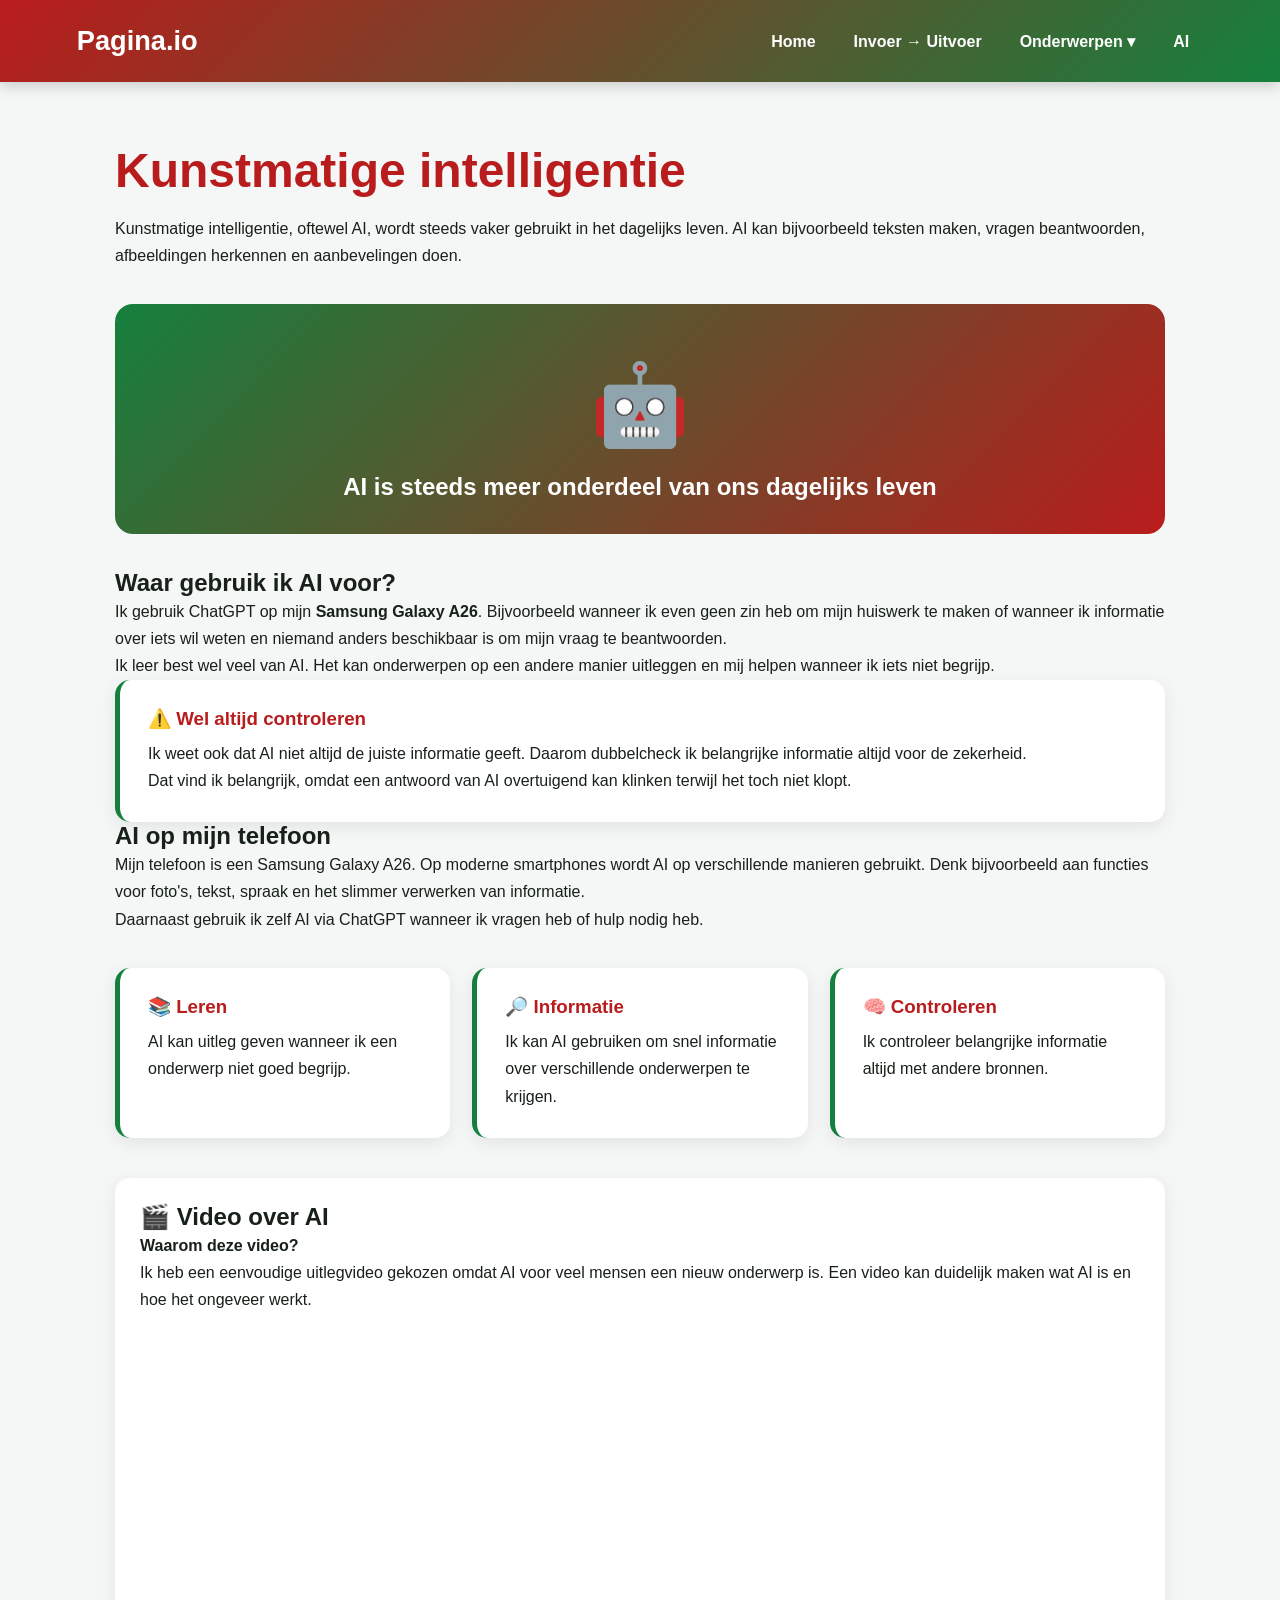
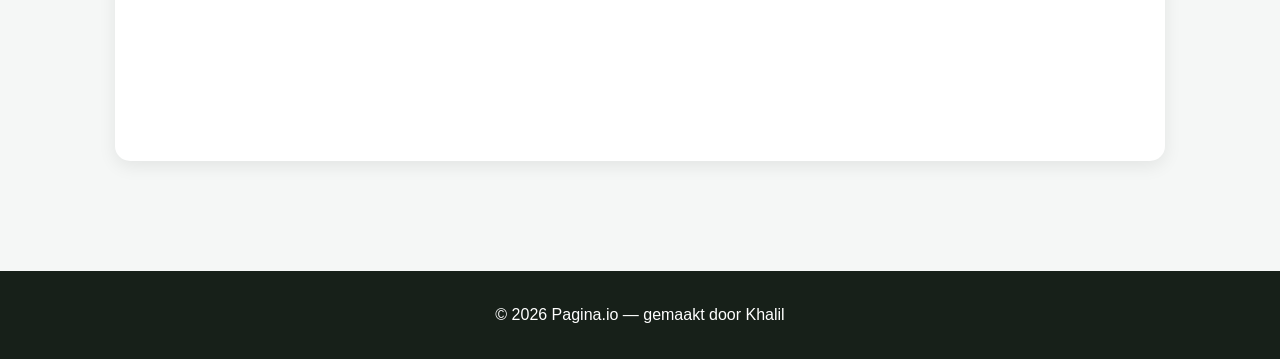
==== ai.html @ 5c620417 "Add AI-themed webpage structure in ai.html This file contains a complete HTML structure for an AI-th" ====
<!DOCTYPE html>
<html lang="nl">

<head>
    <meta charset="UTF-8">
    <meta name="viewport" content="width=device-width, initial-scale=1.0">
    <title>Pagina.io | AI</title>
    <link rel="stylesheet" href="style.css">
</head>

<body>

<header>
    <nav class="navbar">
        <a href="index.html" class="logo">Pagina.io</a>

        <ul class="nav-links">
            <li><a href="index.html">Home</a></li>
            <li><a href="ivo.html">Invoer → Uitvoer</a>

            <li class="dropdown">
                <button class="dropbtn">Onderwerpen ▾</button>
                <div class="dropdown-content">
                    <a href="binair.html">Binair stelsel</a>
                    <a href="kleurmodellen.html">Kleurmodellen</a>
                    <a href="compressie.html">Compressie</a>
                </div>
            </li>

            <li><a href="ai.html">AI</a></li>
        </ul>
    </nav>
</header>


<main class="container">

    <h1 class="page-title">Kunstmatige intelligentie</h1>

    <p>
        Kunstmatige intelligentie, oftewel AI, wordt steeds
        vaker gebruikt in het dagelijks leven. AI kan bijvoorbeeld
        teksten maken, vragen beantwoorden, afbeeldingen
        herkennen en aanbevelingen doen.
    </p>


    <div class="visual">
        <div>
            <div class="big-symbol">🤖</div>
            <h2>AI is steeds meer onderdeel van ons dagelijks leven</h2>
        </div>
    </div>


    <h2>Waar gebruik ik AI voor?</h2>

    <p>
        Ik gebruik ChatGPT op mijn <strong>Samsung Galaxy A26</strong>.
        Bijvoorbeeld wanneer ik even geen zin heb om mijn huiswerk
        te maken of wanneer ik informatie over iets wil weten en
        niemand anders beschikbaar is om mijn vraag te beantwoorden.
    </p>

    <p>
        Ik leer best wel veel van AI. Het kan onderwerpen op een
        andere manier uitleggen en mij helpen wanneer ik iets
        niet begrijp.
    </p>


    <div class="card">

        <h3>⚠️ Wel altijd controleren</h3>

        <p>
            Ik weet ook dat AI niet altijd de juiste informatie geeft.
            Daarom dubbelcheck ik belangrijke informatie altijd
            voor de zekerheid.
        </p>

        <p>
            Dat vind ik belangrijk, omdat een antwoord van AI
            overtuigend kan klinken terwijl het toch niet klopt.
        </p>

    </div>


    <h2>AI op mijn telefoon</h2>

    <p>
        Mijn telefoon is een Samsung Galaxy A26. Op moderne
        smartphones wordt AI op verschillende manieren gebruikt.
        Denk bijvoorbeeld aan functies voor foto's, tekst,
        spraak en het slimmer verwerken van informatie.
    </p>

    <p>
        Daarnaast gebruik ik zelf AI via ChatGPT wanneer ik
        vragen heb of hulp nodig heb.
    </p>


    <div class="cards">

        <div class="card">
            <h3>📚 Leren</h3>
            <p>
                AI kan uitleg geven wanneer ik een onderwerp
                niet goed begrijp.
            </p>
        </div>

        <div class="card">
            <h3>🔎 Informatie</h3>
            <p>
                Ik kan AI gebruiken om snel informatie over
                verschillende onderwerpen te krijgen.
            </p>
        </div>

        <div class="card">
            <h3>🧠 Controleren</h3>
            <p>
                Ik controleer belangrijke informatie altijd
                met andere bronnen.
            </p>
        </div>

    </div>


    <div class="video-box">

        <h2>🎬 Video over AI</h2>

        <p>
            <strong>Waarom deze video?</strong><br>
            Ik heb een eenvoudige uitlegvideo gekozen omdat AI
            voor veel mensen een nieuw onderwerp is. Een video
            kan duidelijk maken wat AI is en hoe het ongeveer
            werkt.
        </p>

        <iframe
            src="https://www.youtube.com/embed/VIDEO_ID_LATER"
            title="Uitleg kunstmatige intelligentie"
            allowfullscreen>
        </iframe>

    </div>

</main>


<footer>
    <p>© 2026 Pagina.io — gemaakt door Khalil</p>
</footer>

</body>
</html>
---- style.css ----
/* Algemene instellingen */
* {
    box-sizing: border-box;
    margin: 0;
    padding: 0;
}

body {
    font-family: Arial, Helvetica, sans-serif;
    background: #f5f7f6;
    color: #172019;
    line-height: 1.7;
}

/* ---------------- NAVIGATIE ---------------- */

header {
    background: linear-gradient(135deg, #b91c1c, #15803d);
    color: white;
    padding: 18px 6%;
    position: sticky;
    top: 0;
    z-index: 100;
    box-shadow: 0 3px 15px rgba(0,0,0,0.2);
}

.navbar {
    max-width: 1200px;
    margin: auto;
    display: flex;
    align-items: center;
    justify-content: space-between;
}

.logo {
    font-size: 1.7rem;
    font-weight: bold;
    text-decoration: none;
    color: white;
}

.nav-links {
    list-style: none;
    display: flex;
    gap: 10px;
    align-items: center;
}

.nav-links a,
.dropbtn {
    color: white;
    text-decoration: none;
    padding: 10px 14px;
    border-radius: 8px;
    transition: 0.25s;
    font-weight: bold;
    background: none;
    border: none;
    font-size: 1rem;
    cursor: pointer;
}

.nav-links a:hover,
.dropbtn:hover {
    background: rgba(255,255,255,0.2);
    transform: translateY(-2px);
}

/* Dropdownmenu */
.dropdown {
    position: relative;
}

.dropdown-content {
    display: none;
    position: absolute;
    right: 0;
    top: 45px;
    background: white;
    min-width: 210px;
    border-radius: 10px;
    overflow: hidden;
    box-shadow: 0 8px 25px rgba(0,0,0,0.2);
}

.dropdown-content a {
    color: #172019;
    display: block;
    padding: 12px 16px;
}

.dropdown-content a:hover {
    background: #eaf7ee;
    color: #15803d;
}

.dropdown:hover .dropdown-content {
    display: block;
}

/* ---------------- PAGINA-INHOUD ---------------- */

.container {
    max-width: 1100px;
    margin: auto;
    padding: 60px 25px;
}

.hero {
    min-height: 65vh;
    display: flex;
    align-items: center;
    justify-content: center;
    text-align: center;
    background:
        linear-gradient(rgba(10,20,15,0.65), rgba(10,20,15,0.65)),
        linear-gradient(135deg, #b91c1c, #15803d);
    color: white;
    padding: 80px 20px;
}

.hero-content {
    max-width: 800px;
}

.hero h1 {
    font-size: clamp(3rem, 8vw, 6rem);
    margin-bottom: 15px;
}

.hero p {
    font-size: 1.25rem;
}

.badge {
    display: inline-block;
    background: white;
    color: #b91c1c;
    padding: 7px 15px;
    border-radius: 30px;
    font-weight: bold;
    margin-bottom: 20px;
}

/* Titels */
h1, h2, h3 {
    line-height: 1.2;
}

.page-title {
    font-size: 3rem;
    margin-bottom: 15px;
    color: #b91c1c;
}

.green-title {
    color: #15803d;
}

/* Kaarten */
.cards {
    display: grid;
    grid-template-columns: repeat(auto-fit, minmax(230px, 1fr));
    gap: 22px;
    margin-top: 35px;
}

.card {
    background: white;
    padding: 28px;
    border-radius: 15px;
    border-left: 5px solid #15803d;
    box-shadow: 0 5px 18px rgba(0,0,0,0.08);
    transition: 0.25s;
}

.card:hover {
    transform: translateY(-7px);
    box-shadow: 0 12px 25px rgba(0,0,0,0.13);
}

.card h3 {
    color: #b91c1c;
    margin-bottom: 10px;
}

/* Grote visuele blokken */
.visual {
    margin: 35px 0;
    min-height: 230px;
    border-radius: 18px;
    display: flex;
    justify-content: center;
    align-items: center;
    background: linear-gradient(135deg, #15803d, #b91c1c);
    color: white;
    text-align: center;
    padding: 30px;
}

.visual .big-symbol {
    font-size: 5rem;
    font-weight: bold;
}

/* Stappen */
.steps {
    display: grid;
    grid-template-columns: repeat(3, 1fr);
    gap: 20px;
    margin: 30px 0;
}

.step {
    background: white;
    padding: 25px;
    text-align: center;
    border-radius: 15px;
    box-shadow: 0 5px 15px rgba(0,0,0,0.08);
}

.step-number {
    width: 45px;
    height: 45px;
    background: #15803d;
    color: white;
    display: flex;
    align-items: center;
    justify-content: center;
    border-radius: 50%;
    margin: 0 auto 15px;
    font-weight: bold;
}

/* Knoppen */
.button {
    display: inline-block;
    margin-top: 20px;
    padding: 13px 22px;
    border-radius: 8px;
    background: #b91c1c;
    color: white;
    text-decoration: none;
    font-weight: bold;
    transition: 0.25s;
}

.button:hover {
    background: #15803d;
    transform: scale(1.04);
}

/* Video */
.video-box {
    margin-top: 40px;
    background: white;
    padding: 25px;
    border-radius: 15px;
    box-shadow: 0 5px 18px rgba(0,0,0,0.08);
}

.video-box iframe {
    width: 100%;
    height: 400px;
    border: none;
    border-radius: 10px;
    margin-top: 15px;
}

/* Tabellen */
table {
    width: 100%;
    border-collapse: collapse;
    background: white;
    margin: 25px 0;
}

th {
    background: #15803d;
    color: white;
}

th, td {
    padding: 13px;
    border: 1px solid #ddd;
    text-align: left;
}

/* Footer */
footer {
    background: #172019;
    color: white;
    text-align: center;
    padding: 30px;
    margin-top: 50px;
}

/* ---------------- MOBIEL ---------------- */

@media (max-width: 750px) {

    .navbar {
        flex-direction: column;
        gap: 15px;
    }

    .nav-links {
        flex-wrap: wrap;
        justify-content: center;
    }

    .steps {
        grid-template-columns: 1fr;
    }

    .hero {
        min-height: 55vh;
    }

    .video-box iframe {
        height: 250px;
    }

    .page-title {
        font-size: 2.2rem;
    }
}
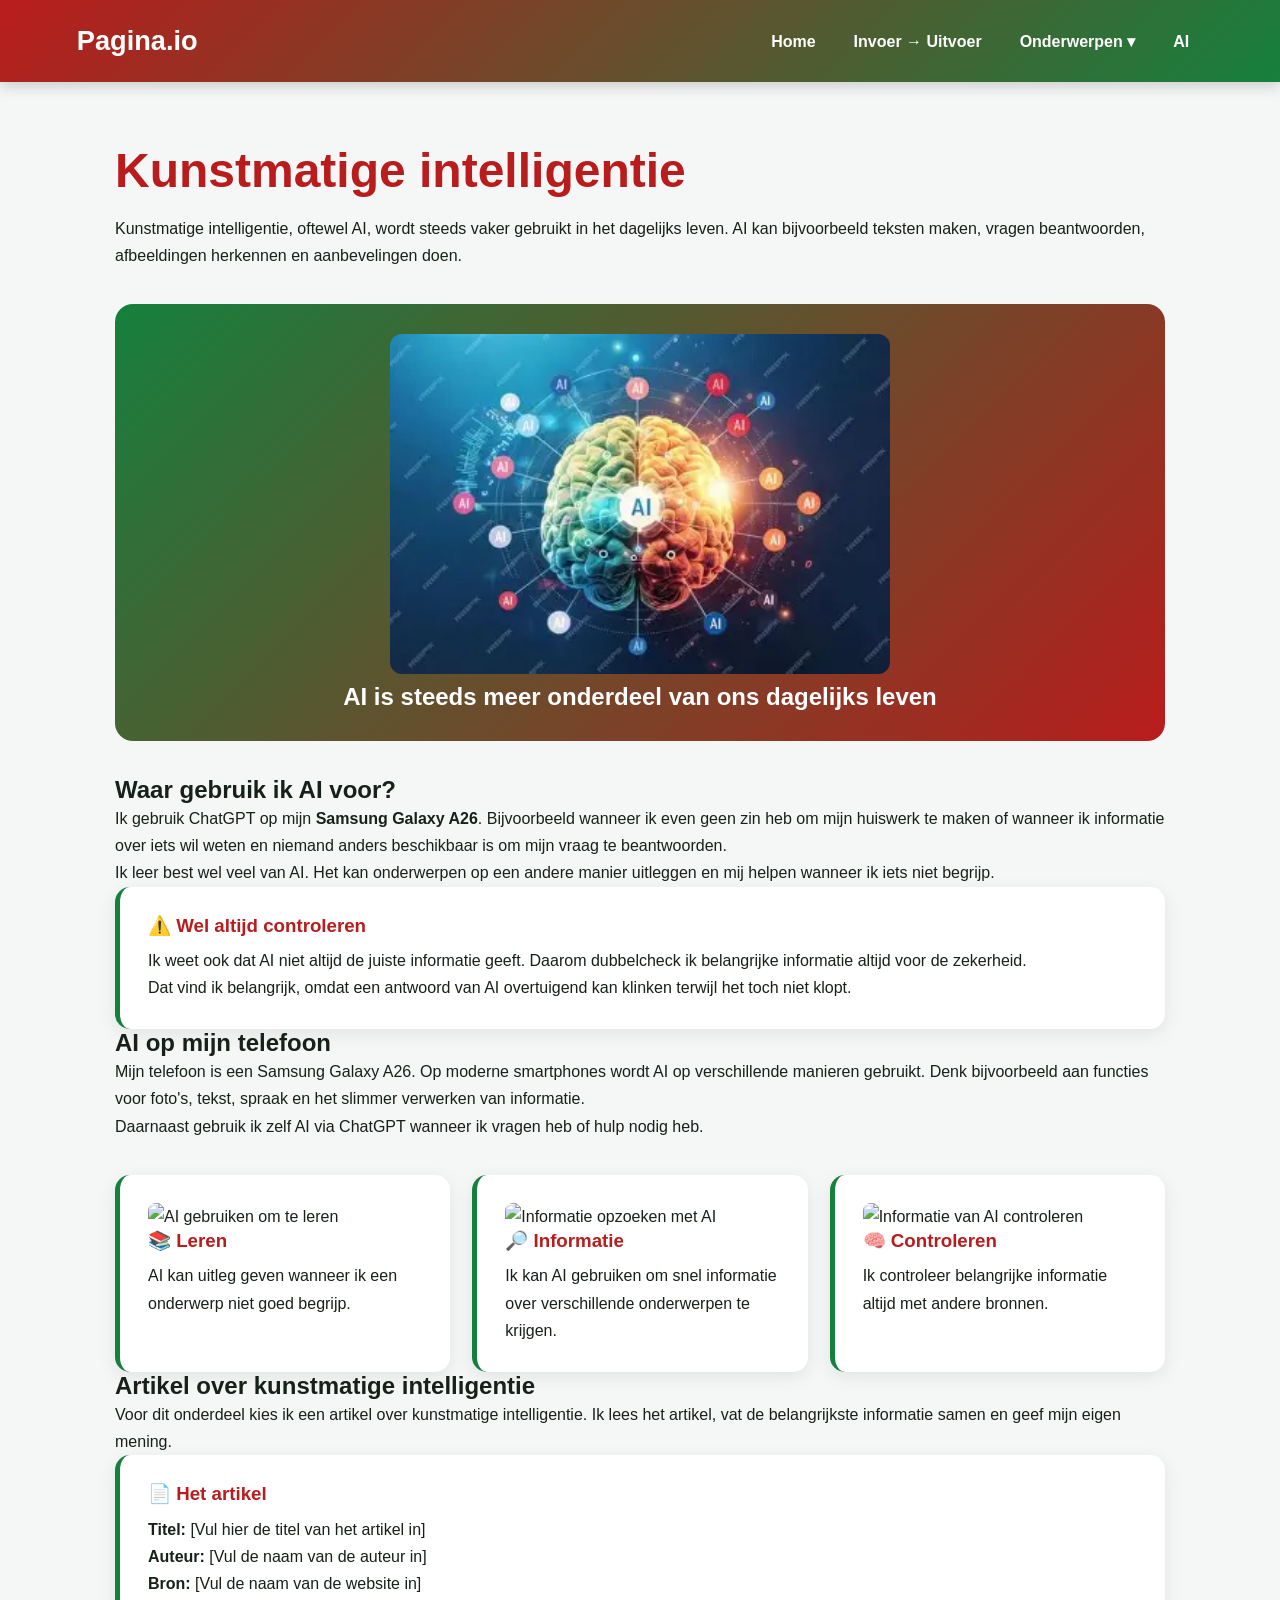
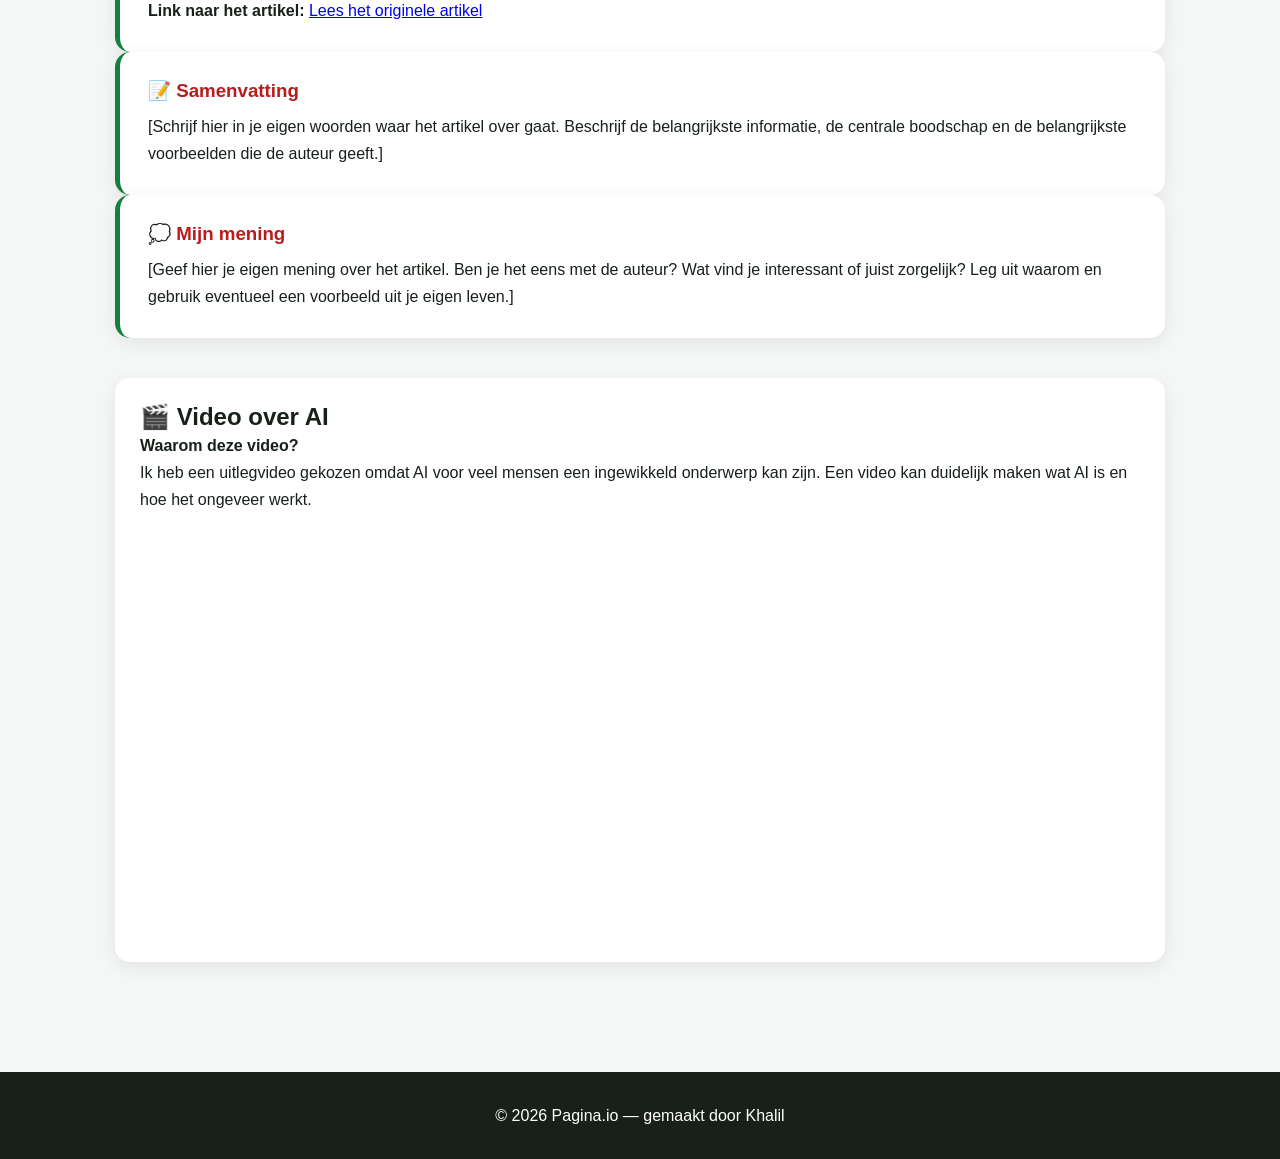
==== commit ad606124: "Update ai.html" ====
--- a/ai.html
+++ b/ai.html
@@ -16,7 +16,7 @@
 
         <ul class="nav-links">
             <li><a href="index.html">Home</a></li>
-            <li><a href="ivo.html">Invoer → Uitvoer</a>
+            <li><a href="ivo.html">Invoer → Uitvoer</a></li>
 
             <li class="dropdown">
                 <button class="dropbtn">Onderwerpen ▾</button>
@@ -32,7 +32,6 @@
     </nav>
 </header>
 
-
 <main class="container">
 
     <h1 class="page-title">Kunstmatige intelligentie</h1>
@@ -44,19 +43,21 @@
         herkennen en aanbevelingen doen.
     </p>
 
-
     <div class="visual">
         <div>
-            <div class="big-symbol">🤖</div>
+            <img src="images/ai.jpg"
+                 alt="Kunstmatige intelligentie"
+                 style="width:100%; max-width:500px; border-radius:12px;">
+
             <h2>AI is steeds meer onderdeel van ons dagelijks leven</h2>
         </div>
     </div>
 
-
     <h2>Waar gebruik ik AI voor?</h2>
 
     <p>
-        Ik gebruik ChatGPT op mijn <strong>Samsung Galaxy A26</strong>.
+        Ik gebruik ChatGPT op mijn
+        <strong>Samsung Galaxy A26</strong>.
         Bijvoorbeeld wanneer ik even geen zin heb om mijn huiswerk
         te maken of wanneer ik informatie over iets wil weten en
         niemand anders beschikbaar is om mijn vraag te beantwoorden.
@@ -68,7 +69,6 @@
         niet begrijp.
     </p>
 
-
     <div class="card">
 
         <h3>⚠️ Wel altijd controleren</h3>
@@ -85,7 +85,6 @@
         </p>
 
     </div>
-
 
     <h2>AI op mijn telefoon</h2>
 
@@ -101,10 +100,13 @@
         vragen heb of hulp nodig heb.
     </p>
 
-
     <div class="cards">
 
         <div class="card">
+            <img src="images/ai-leren.jpg"
+                 alt="AI gebruiken om te leren"
+                 style="width:100%; height:180px; object-fit:cover; border-radius:8px;">
+
             <h3>📚 Leren</h3>
             <p>
                 AI kan uitleg geven wanneer ik een onderwerp
@@ -113,6 +115,10 @@
         </div>
 
         <div class="card">
+            <img src="images/ai-informatie.jpg"
+                 alt="Informatie opzoeken met AI"
+                 style="width:100%; height:180px; object-fit:cover; border-radius:8px;">
+
             <h3>🔎 Informatie</h3>
             <p>
                 Ik kan AI gebruiken om snel informatie over
@@ -121,6 +127,10 @@
         </div>
 
         <div class="card">
+            <img src="images/ai-controleren.jpg"
+                 alt="Informatie van AI controleren"
+                 style="width:100%; height:180px; object-fit:cover; border-radius:8px;">
+
             <h3>🧠 Controleren</h3>
             <p>
                 Ik controleer belangrijke informatie altijd
@@ -130,6 +140,67 @@
 
     </div>
 
+    <!-- ARTIKEL OVER AI -->
+
+    <h2>Artikel over kunstmatige intelligentie</h2>
+
+    <p>
+        Voor dit onderdeel kies ik een artikel over kunstmatige
+        intelligentie. Ik lees het artikel, vat de belangrijkste
+        informatie samen en geef mijn eigen mening.
+    </p>
+
+    <div class="card">
+
+        <h3>📄 Het artikel</h3>
+
+        <p>
+            <strong>Titel:</strong> [Vul hier de titel van het artikel in]
+        </p>
+
+        <p>
+            <strong>Auteur:</strong> [Vul de naam van de auteur in]
+        </p>
+
+        <p>
+            <strong>Bron:</strong> [Vul de naam van de website in]
+        </p>
+
+        <p>
+            <strong>Link naar het artikel:</strong>
+            <a href="[PLAK HIER DE ARTIKEL-LINK]"
+               target="_blank" rel="noopener noreferrer">
+                Lees het originele artikel
+            </a>
+        </p>
+
+    </div>
+
+    <div class="card">
+
+        <h3>📝 Samenvatting</h3>
+
+        <p>
+            [Schrijf hier in je eigen woorden waar het artikel
+            over gaat. Beschrijf de belangrijkste informatie,
+            de centrale boodschap en de belangrijkste voorbeelden
+            die de auteur geeft.]
+        </p>
+
+    </div>
+
+    <div class="card">
+
+        <h3>💭 Mijn mening</h3>
+
+        <p>
+            [Geef hier je eigen mening over het artikel.
+            Ben je het eens met de auteur? Wat vind je interessant
+            of juist zorgelijk? Leg uit waarom en gebruik eventueel
+            een voorbeeld uit je eigen leven.]
+        </p>
+
+    </div>
 
     <div class="video-box">
 
@@ -137,10 +208,9 @@
 
         <p>
             <strong>Waarom deze video?</strong><br>
-            Ik heb een eenvoudige uitlegvideo gekozen omdat AI
-            voor veel mensen een nieuw onderwerp is. Een video
-            kan duidelijk maken wat AI is en hoe het ongeveer
-            werkt.
+            Ik heb een uitlegvideo gekozen omdat AI voor veel
+            mensen een ingewikkeld onderwerp kan zijn. Een video
+            kan duidelijk maken wat AI is en hoe het ongeveer werkt.
         </p>
 
         <iframe
@@ -153,7 +223,6 @@
 
 </main>
 
-
 <footer>
     <p>© 2026 Pagina.io — gemaakt door Khalil</p>
 </footer>
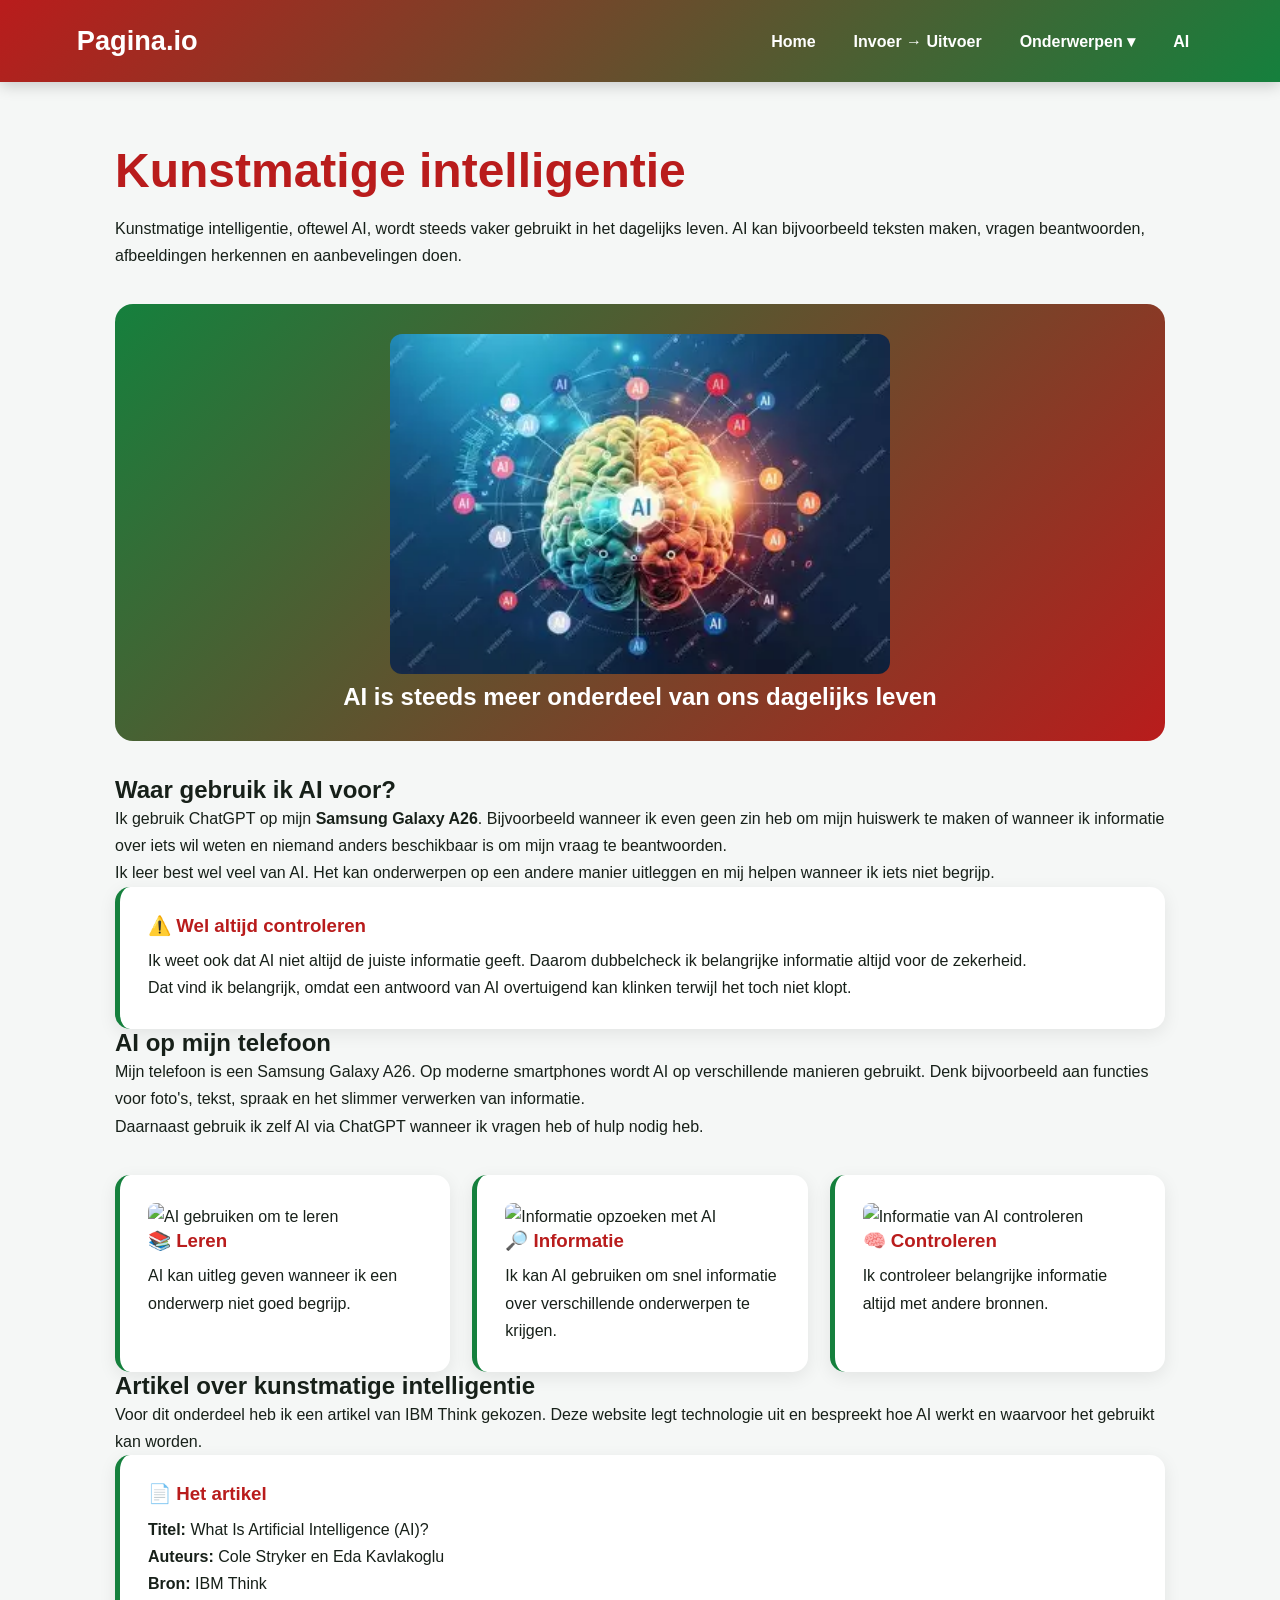
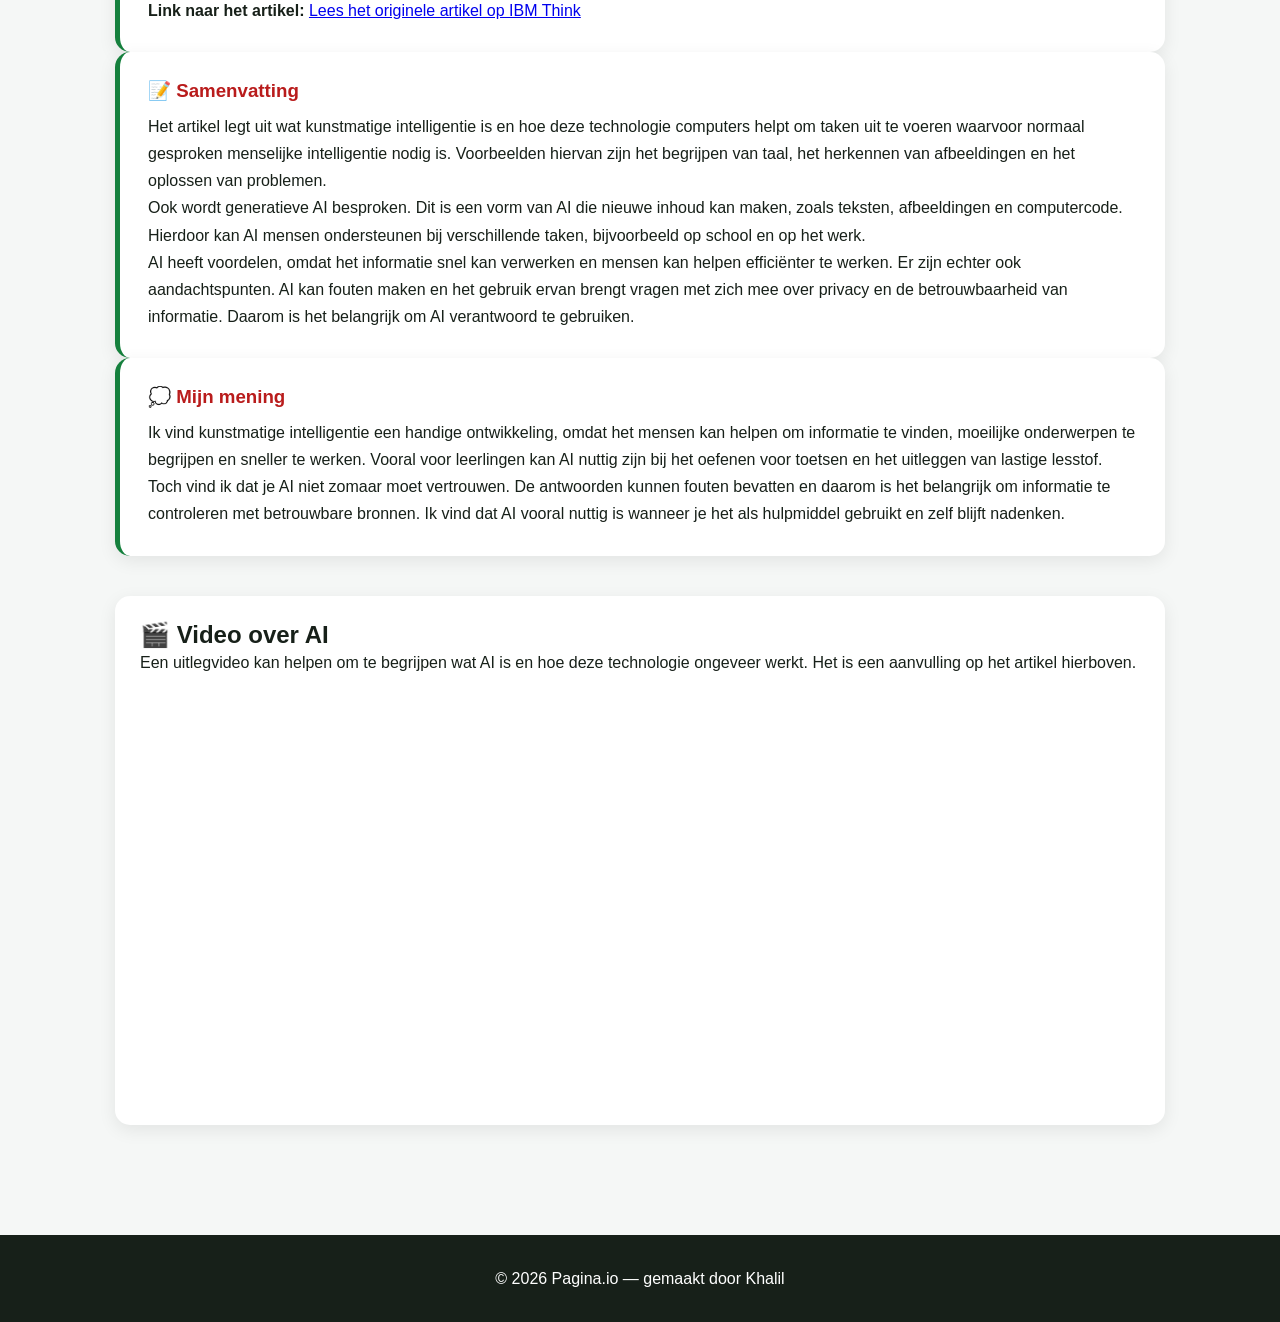
==== commit 66b64658: "Revise AI article summary and personal opinion Updated the content to reflect a specific article fro" ====
--- a/ai.html
+++ b/ai.html
@@ -145,9 +145,9 @@
     <h2>Artikel over kunstmatige intelligentie</h2>
 
     <p>
-        Voor dit onderdeel kies ik een artikel over kunstmatige
-        intelligentie. Ik lees het artikel, vat de belangrijkste
-        informatie samen en geef mijn eigen mening.
+        Voor dit onderdeel heb ik een artikel van IBM Think gekozen.
+        Deze website legt technologie uit en bespreekt hoe AI
+        werkt en waarvoor het gebruikt kan worden.
     </p>
 
     <div class="card">
@@ -155,22 +155,25 @@
         <h3>📄 Het artikel</h3>
 
         <p>
-            <strong>Titel:</strong> [Vul hier de titel van het artikel in]
-        </p>
-
-        <p>
-            <strong>Auteur:</strong> [Vul de naam van de auteur in]
-        </p>
-
-        <p>
-            <strong>Bron:</strong> [Vul de naam van de website in]
+            <strong>Titel:</strong>
+            What Is Artificial Intelligence (AI)?
+        </p>
+
+        <p>
+            <strong>Auteurs:</strong>
+            Cole Stryker en Eda Kavlakoglu
+        </p>
+
+        <p>
+            <strong>Bron:</strong> IBM Think
         </p>
 
         <p>
             <strong>Link naar het artikel:</strong>
-            <a href="[PLAK HIER DE ARTIKEL-LINK]"
-               target="_blank" rel="noopener noreferrer">
-                Lees het originele artikel
+            <a href="https://www.ibm.com/think/topics/artificial-intelligence"
+               target="_blank"
+               rel="noopener noreferrer">
+                Lees het originele artikel op IBM Think
             </a>
         </p>
 
@@ -181,10 +184,29 @@
         <h3>📝 Samenvatting</h3>
 
         <p>
-            [Schrijf hier in je eigen woorden waar het artikel
-            over gaat. Beschrijf de belangrijkste informatie,
-            de centrale boodschap en de belangrijkste voorbeelden
-            die de auteur geeft.]
+            Het artikel legt uit wat kunstmatige intelligentie is
+            en hoe deze technologie computers helpt om taken uit
+            te voeren waarvoor normaal gesproken menselijke
+            intelligentie nodig is. Voorbeelden hiervan zijn het
+            begrijpen van taal, het herkennen van afbeeldingen
+            en het oplossen van problemen.
+        </p>
+
+        <p>
+            Ook wordt generatieve AI besproken. Dit is een vorm
+            van AI die nieuwe inhoud kan maken, zoals teksten,
+            afbeeldingen en computercode. Hierdoor kan AI mensen
+            ondersteunen bij verschillende taken, bijvoorbeeld
+            op school en op het werk.
+        </p>
+
+        <p>
+            AI heeft voordelen, omdat het informatie snel kan
+            verwerken en mensen kan helpen efficiënter te werken.
+            Er zijn echter ook aandachtspunten. AI kan fouten
+            maken en het gebruik ervan brengt vragen met zich mee
+            over privacy en de betrouwbaarheid van informatie.
+            Daarom is het belangrijk om AI verantwoord te gebruiken.
         </p>
 
     </div>
@@ -194,10 +216,21 @@
         <h3>💭 Mijn mening</h3>
 
         <p>
-            [Geef hier je eigen mening over het artikel.
-            Ben je het eens met de auteur? Wat vind je interessant
-            of juist zorgelijk? Leg uit waarom en gebruik eventueel
-            een voorbeeld uit je eigen leven.]
+            Ik vind kunstmatige intelligentie een handige
+            ontwikkeling, omdat het mensen kan helpen om
+            informatie te vinden, moeilijke onderwerpen te
+            begrijpen en sneller te werken. Vooral voor leerlingen
+            kan AI nuttig zijn bij het oefenen voor toetsen en
+            het uitleggen van lastige lesstof.
+        </p>
+
+        <p>
+            Toch vind ik dat je AI niet zomaar moet vertrouwen.
+            De antwoorden kunnen fouten bevatten en daarom is
+            het belangrijk om informatie te controleren met
+            betrouwbare bronnen. Ik vind dat AI vooral nuttig is
+            wanneer je het als hulpmiddel gebruikt en zelf blijft
+            nadenken.
         </p>
 
     </div>
@@ -207,10 +240,9 @@
         <h2>🎬 Video over AI</h2>
 
         <p>
-            <strong>Waarom deze video?</strong><br>
-            Ik heb een uitlegvideo gekozen omdat AI voor veel
-            mensen een ingewikkeld onderwerp kan zijn. Een video
-            kan duidelijk maken wat AI is en hoe het ongeveer werkt.
+            Een uitlegvideo kan helpen om te begrijpen wat AI is
+            en hoe deze technologie ongeveer werkt. Het is een
+            aanvulling op het artikel hierboven.
         </p>
 
         <iframe
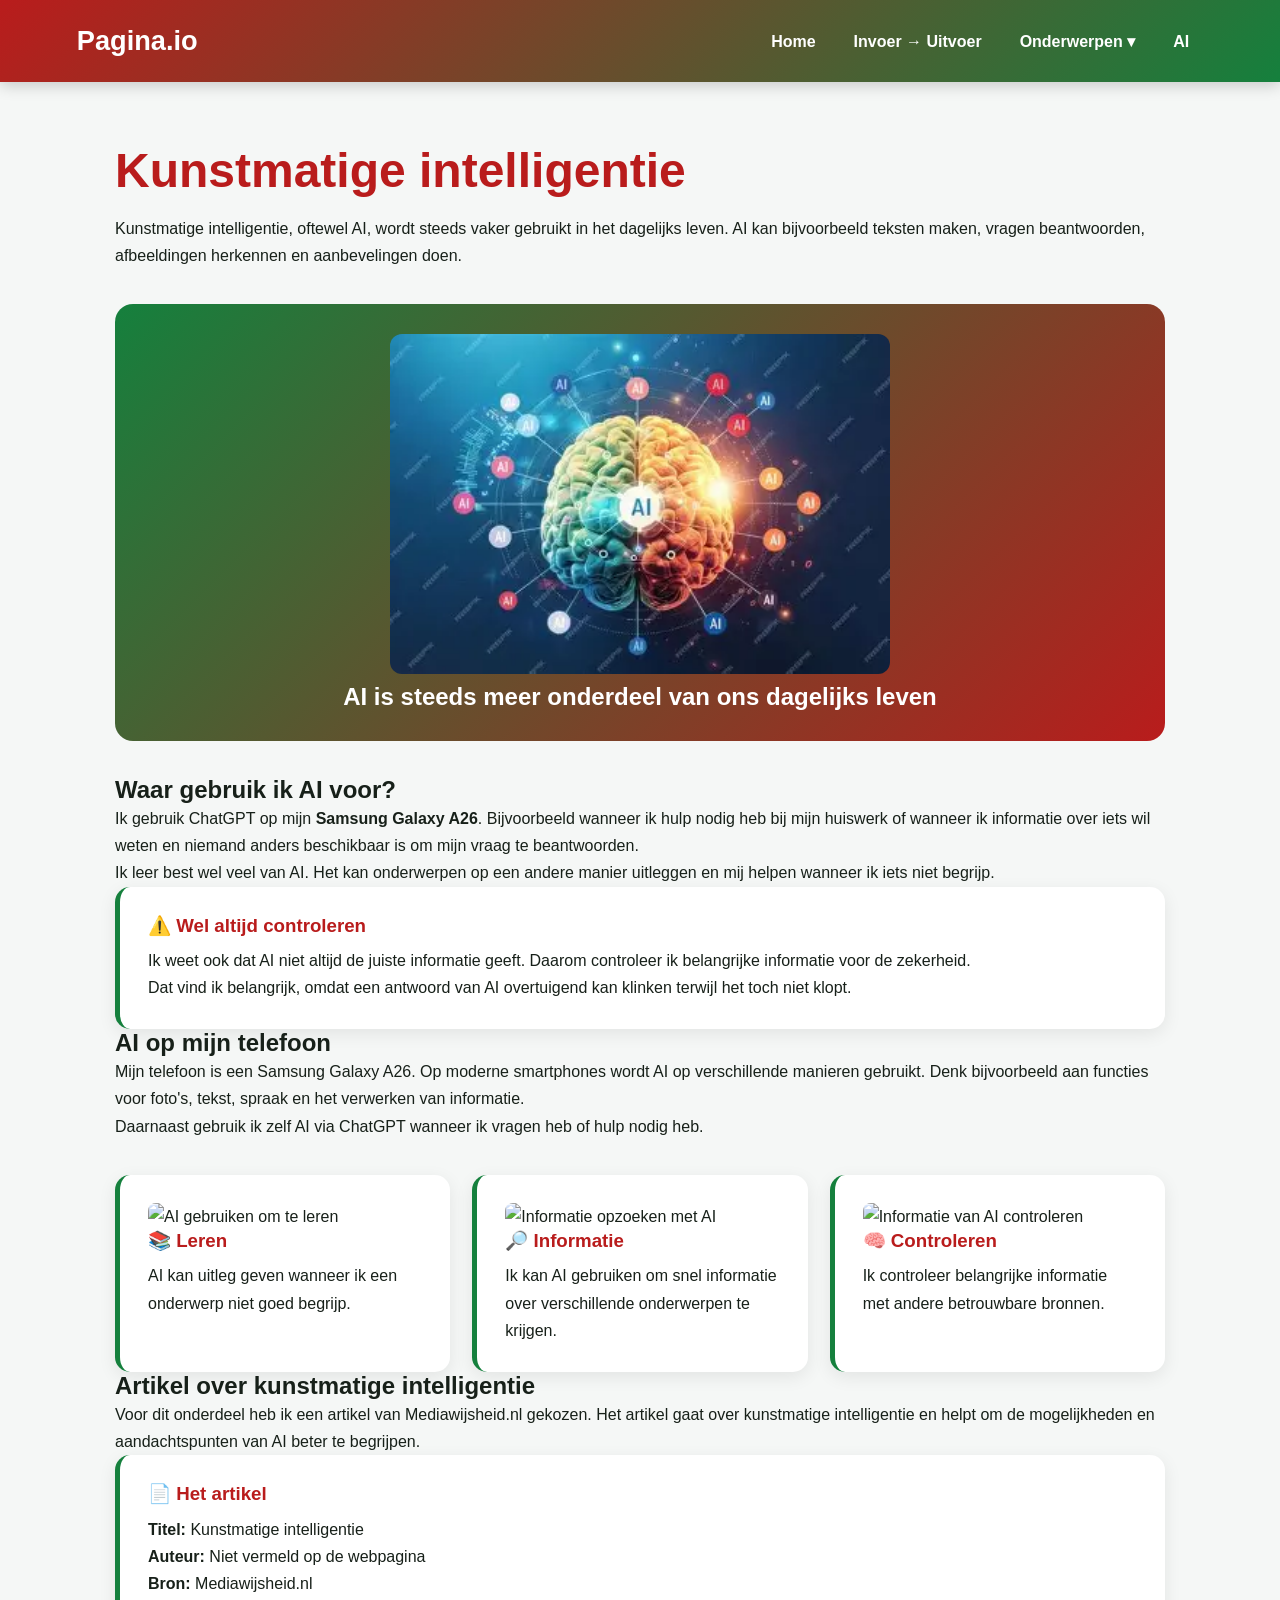
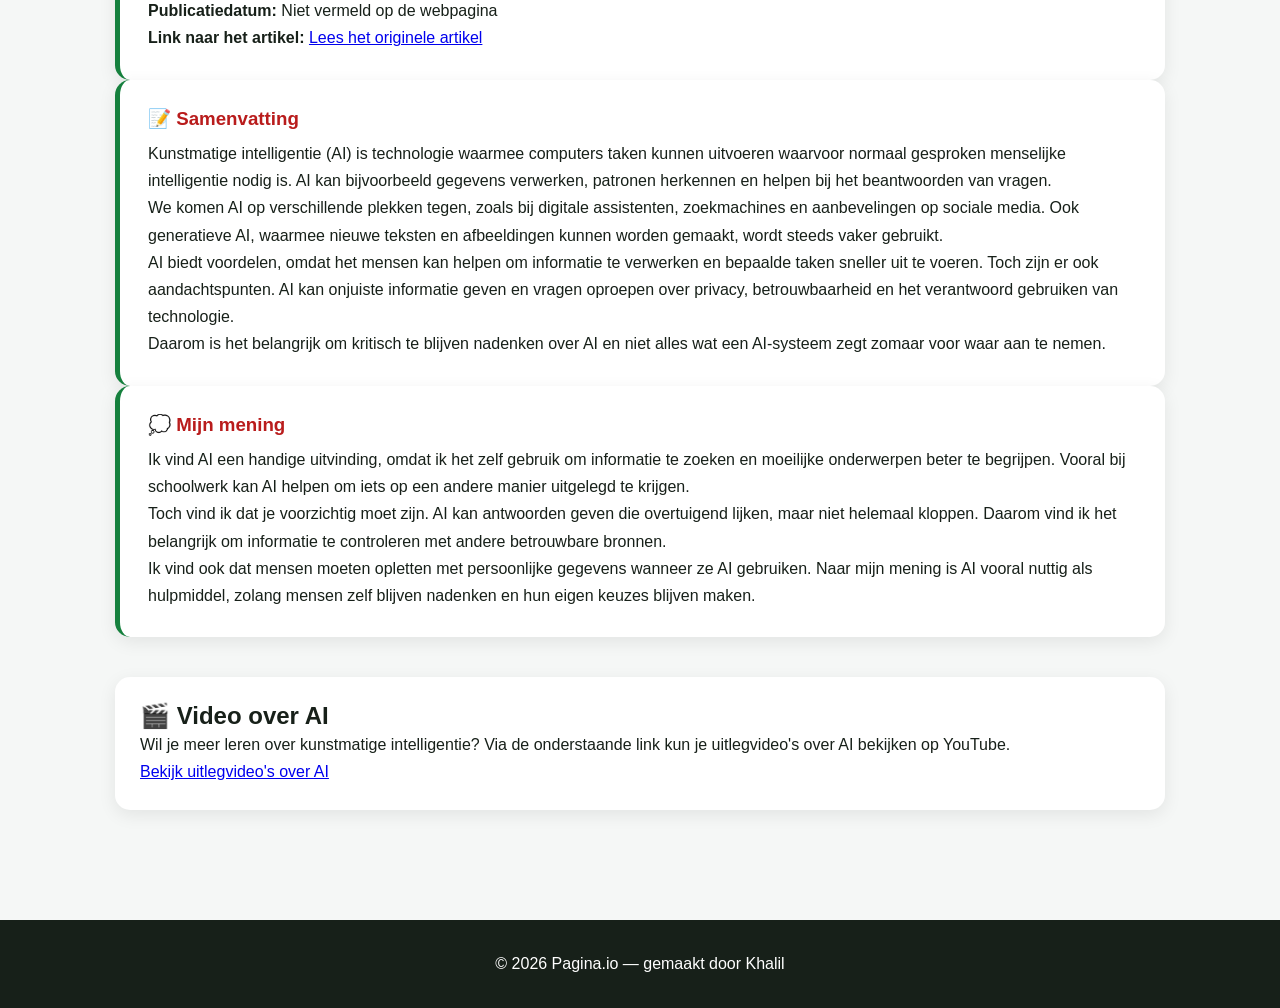
==== commit 0305a09d: "Refactor text for clarity and consistency" ====
--- a/ai.html
+++ b/ai.html
@@ -37,10 +37,10 @@
     <h1 class="page-title">Kunstmatige intelligentie</h1>
 
     <p>
-        Kunstmatige intelligentie, oftewel AI, wordt steeds
-        vaker gebruikt in het dagelijks leven. AI kan bijvoorbeeld
-        teksten maken, vragen beantwoorden, afbeeldingen
-        herkennen en aanbevelingen doen.
+        Kunstmatige intelligentie, oftewel AI, wordt steeds vaker
+        gebruikt in het dagelijks leven. AI kan bijvoorbeeld teksten
+        maken, vragen beantwoorden, afbeeldingen herkennen en
+        aanbevelingen doen.
     </p>
 
     <div class="visual">
@@ -58,9 +58,9 @@
     <p>
         Ik gebruik ChatGPT op mijn
         <strong>Samsung Galaxy A26</strong>.
-        Bijvoorbeeld wanneer ik even geen zin heb om mijn huiswerk
-        te maken of wanneer ik informatie over iets wil weten en
-        niemand anders beschikbaar is om mijn vraag te beantwoorden.
+        Bijvoorbeeld wanneer ik hulp nodig heb bij mijn huiswerk
+        of wanneer ik informatie over iets wil weten en niemand
+        anders beschikbaar is om mijn vraag te beantwoorden.
     </p>
 
     <p>
@@ -75,8 +75,7 @@
 
         <p>
             Ik weet ook dat AI niet altijd de juiste informatie geeft.
-            Daarom dubbelcheck ik belangrijke informatie altijd
-            voor de zekerheid.
+            Daarom controleer ik belangrijke informatie voor de zekerheid.
         </p>
 
         <p>
@@ -92,7 +91,7 @@
         Mijn telefoon is een Samsung Galaxy A26. Op moderne
         smartphones wordt AI op verschillende manieren gebruikt.
         Denk bijvoorbeeld aan functies voor foto's, tekst,
-        spraak en het slimmer verwerken van informatie.
+        spraak en het verwerken van informatie.
     </p>
 
     <p>
@@ -103,39 +102,48 @@
     <div class="cards">
 
         <div class="card">
+
             <img src="images/ai-leren.jpg"
                  alt="AI gebruiken om te leren"
                  style="width:100%; height:180px; object-fit:cover; border-radius:8px;">
 
             <h3>📚 Leren</h3>
+
             <p>
                 AI kan uitleg geven wanneer ik een onderwerp
                 niet goed begrijp.
             </p>
+
         </div>
 
         <div class="card">
+
             <img src="images/ai-informatie.jpg"
                  alt="Informatie opzoeken met AI"
                  style="width:100%; height:180px; object-fit:cover; border-radius:8px;">
 
             <h3>🔎 Informatie</h3>
+
             <p>
                 Ik kan AI gebruiken om snel informatie over
                 verschillende onderwerpen te krijgen.
             </p>
+
         </div>
 
         <div class="card">
+
             <img src="images/ai-controleren.jpg"
                  alt="Informatie van AI controleren"
                  style="width:100%; height:180px; object-fit:cover; border-radius:8px;">
 
             <h3>🧠 Controleren</h3>
+
             <p>
-                Ik controleer belangrijke informatie altijd
-                met andere bronnen.
+                Ik controleer belangrijke informatie met andere
+                betrouwbare bronnen.
             </p>
+
         </div>
 
     </div>
@@ -145,9 +153,10 @@
     <h2>Artikel over kunstmatige intelligentie</h2>
 
     <p>
-        Voor dit onderdeel heb ik een artikel van IBM Think gekozen.
-        Deze website legt technologie uit en bespreekt hoe AI
-        werkt en waarvoor het gebruikt kan worden.
+        Voor dit onderdeel heb ik een artikel van Mediawijsheid.nl
+        gekozen. Het artikel gaat over kunstmatige intelligentie
+        en helpt om de mogelijkheden en aandachtspunten van AI
+        beter te begrijpen.
     </p>
 
     <div class="card">
@@ -156,24 +165,30 @@
 
         <p>
             <strong>Titel:</strong>
-            What Is Artificial Intelligence (AI)?
-        </p>
-
-        <p>
-            <strong>Auteurs:</strong>
-            Cole Stryker en Eda Kavlakoglu
-        </p>
-
-        <p>
-            <strong>Bron:</strong> IBM Think
+            Kunstmatige intelligentie
+        </p>
+
+        <p>
+            <strong>Auteur:</strong>
+            Niet vermeld op de webpagina
+        </p>
+
+        <p>
+            <strong>Bron:</strong>
+            Mediawijsheid.nl
+        </p>
+
+        <p>
+            <strong>Publicatiedatum:</strong>
+            Niet vermeld op de webpagina
         </p>
 
         <p>
             <strong>Link naar het artikel:</strong>
-            <a href="https://www.ibm.com/think/topics/artificial-intelligence"
+            <a href="https://www.mediawijsheid.nl/kunstmatigeintelligentie/"
                target="_blank"
                rel="noopener noreferrer">
-                Lees het originele artikel op IBM Think
+                Lees het originele artikel
             </a>
         </p>
 
@@ -184,29 +199,34 @@
         <h3>📝 Samenvatting</h3>
 
         <p>
-            Het artikel legt uit wat kunstmatige intelligentie is
-            en hoe deze technologie computers helpt om taken uit
-            te voeren waarvoor normaal gesproken menselijke
-            intelligentie nodig is. Voorbeelden hiervan zijn het
-            begrijpen van taal, het herkennen van afbeeldingen
-            en het oplossen van problemen.
-        </p>
-
-        <p>
-            Ook wordt generatieve AI besproken. Dit is een vorm
-            van AI die nieuwe inhoud kan maken, zoals teksten,
-            afbeeldingen en computercode. Hierdoor kan AI mensen
-            ondersteunen bij verschillende taken, bijvoorbeeld
-            op school en op het werk.
-        </p>
-
-        <p>
-            AI heeft voordelen, omdat het informatie snel kan
-            verwerken en mensen kan helpen efficiënter te werken.
-            Er zijn echter ook aandachtspunten. AI kan fouten
-            maken en het gebruik ervan brengt vragen met zich mee
-            over privacy en de betrouwbaarheid van informatie.
-            Daarom is het belangrijk om AI verantwoord te gebruiken.
+            Kunstmatige intelligentie (AI) is technologie waarmee
+            computers taken kunnen uitvoeren waarvoor normaal
+            gesproken menselijke intelligentie nodig is. AI kan
+            bijvoorbeeld gegevens verwerken, patronen herkennen
+            en helpen bij het beantwoorden van vragen.
+        </p>
+
+        <p>
+            We komen AI op verschillende plekken tegen, zoals bij
+            digitale assistenten, zoekmachines en aanbevelingen
+            op sociale media. Ook generatieve AI, waarmee nieuwe
+            teksten en afbeeldingen kunnen worden gemaakt, wordt
+            steeds vaker gebruikt.
+        </p>
+
+        <p>
+            AI biedt voordelen, omdat het mensen kan helpen om
+            informatie te verwerken en bepaalde taken sneller
+            uit te voeren. Toch zijn er ook aandachtspunten.
+            AI kan onjuiste informatie geven en vragen oproepen
+            over privacy, betrouwbaarheid en het verantwoord
+            gebruiken van technologie.
+        </p>
+
+        <p>
+            Daarom is het belangrijk om kritisch te blijven
+            nadenken over AI en niet alles wat een AI-systeem
+            zegt zomaar voor waar aan te nemen.
         </p>
 
     </div>
@@ -216,40 +236,47 @@
         <h3>💭 Mijn mening</h3>
 
         <p>
-            Ik vind kunstmatige intelligentie een handige
-            ontwikkeling, omdat het mensen kan helpen om
-            informatie te vinden, moeilijke onderwerpen te
-            begrijpen en sneller te werken. Vooral voor leerlingen
-            kan AI nuttig zijn bij het oefenen voor toetsen en
-            het uitleggen van lastige lesstof.
-        </p>
-
-        <p>
-            Toch vind ik dat je AI niet zomaar moet vertrouwen.
-            De antwoorden kunnen fouten bevatten en daarom is
-            het belangrijk om informatie te controleren met
-            betrouwbare bronnen. Ik vind dat AI vooral nuttig is
-            wanneer je het als hulpmiddel gebruikt en zelf blijft
-            nadenken.
-        </p>
-
-    </div>
+            Ik vind AI een handige uitvinding, omdat ik het zelf
+            gebruik om informatie te zoeken en moeilijke onderwerpen
+            beter te begrijpen. Vooral bij schoolwerk kan AI helpen
+            om iets op een andere manier uitgelegd te krijgen.
+        </p>
+
+        <p>
+            Toch vind ik dat je voorzichtig moet zijn. AI kan
+            antwoorden geven die overtuigend lijken, maar niet
+            helemaal kloppen. Daarom vind ik het belangrijk om
+            informatie te controleren met andere betrouwbare bronnen.
+        </p>
+
+        <p>
+            Ik vind ook dat mensen moeten opletten met persoonlijke
+            gegevens wanneer ze AI gebruiken. Naar mijn mening is
+            AI vooral nuttig als hulpmiddel, zolang mensen zelf
+            blijven nadenken en hun eigen keuzes blijven maken.
+        </p>
+
+    </div>
+
+    <!-- VIDEO OVER AI -->
 
     <div class="video-box">
 
         <h2>🎬 Video over AI</h2>
 
         <p>
-            Een uitlegvideo kan helpen om te begrijpen wat AI is
-            en hoe deze technologie ongeveer werkt. Het is een
-            aanvulling op het artikel hierboven.
-        </p>
-
-        <iframe
-            src="https://www.youtube.com/embed/VIDEO_ID_LATER"
-            title="Uitleg kunstmatige intelligentie"
-            allowfullscreen>
-        </iframe>
+            Wil je meer leren over kunstmatige intelligentie?
+            Via de onderstaande link kun je uitlegvideo's over AI
+            bekijken op YouTube.
+        </p>
+
+        <p>
+            <a href="https://www.youtube.com/results?search_query=NOS+op+3+kunstmatige+intelligentie"
+               target="_blank"
+               rel="noopener noreferrer">
+                Bekijk uitlegvideo's over AI
+            </a>
+        </p>
 
     </div>
 
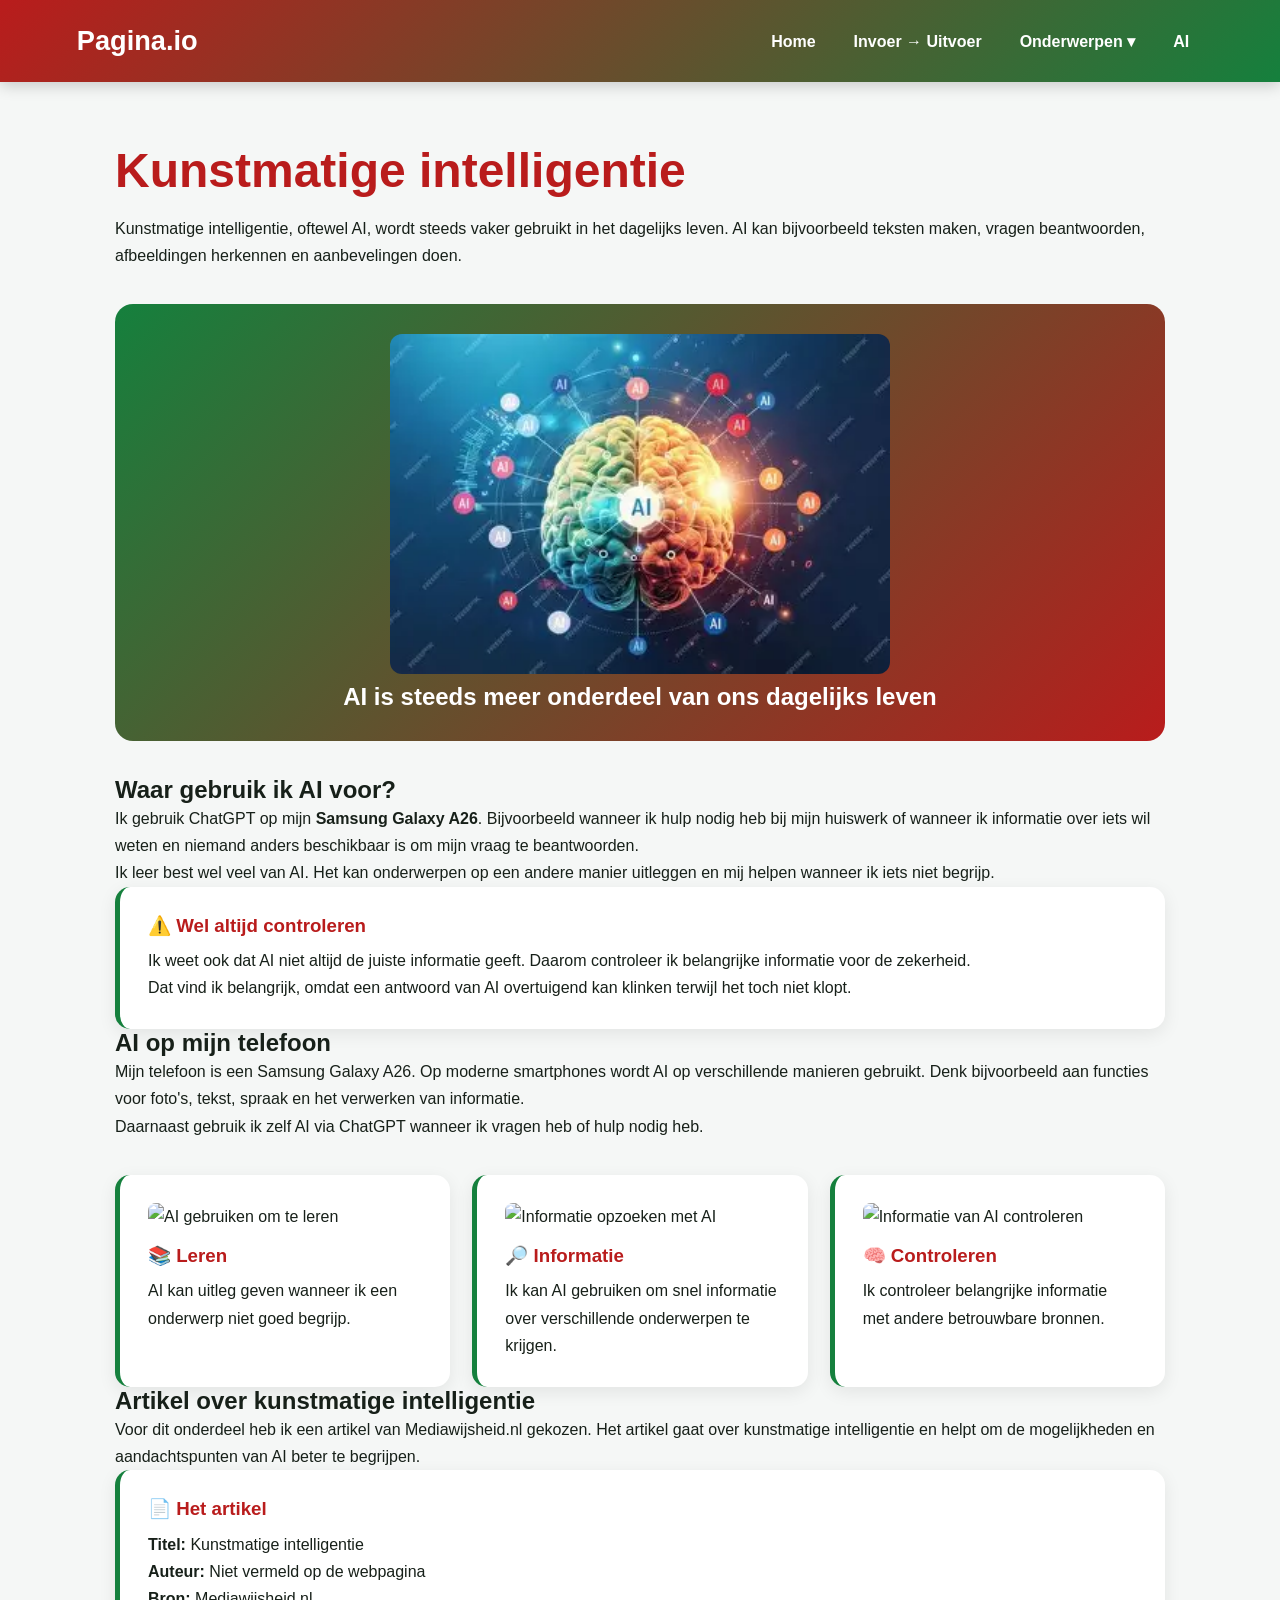
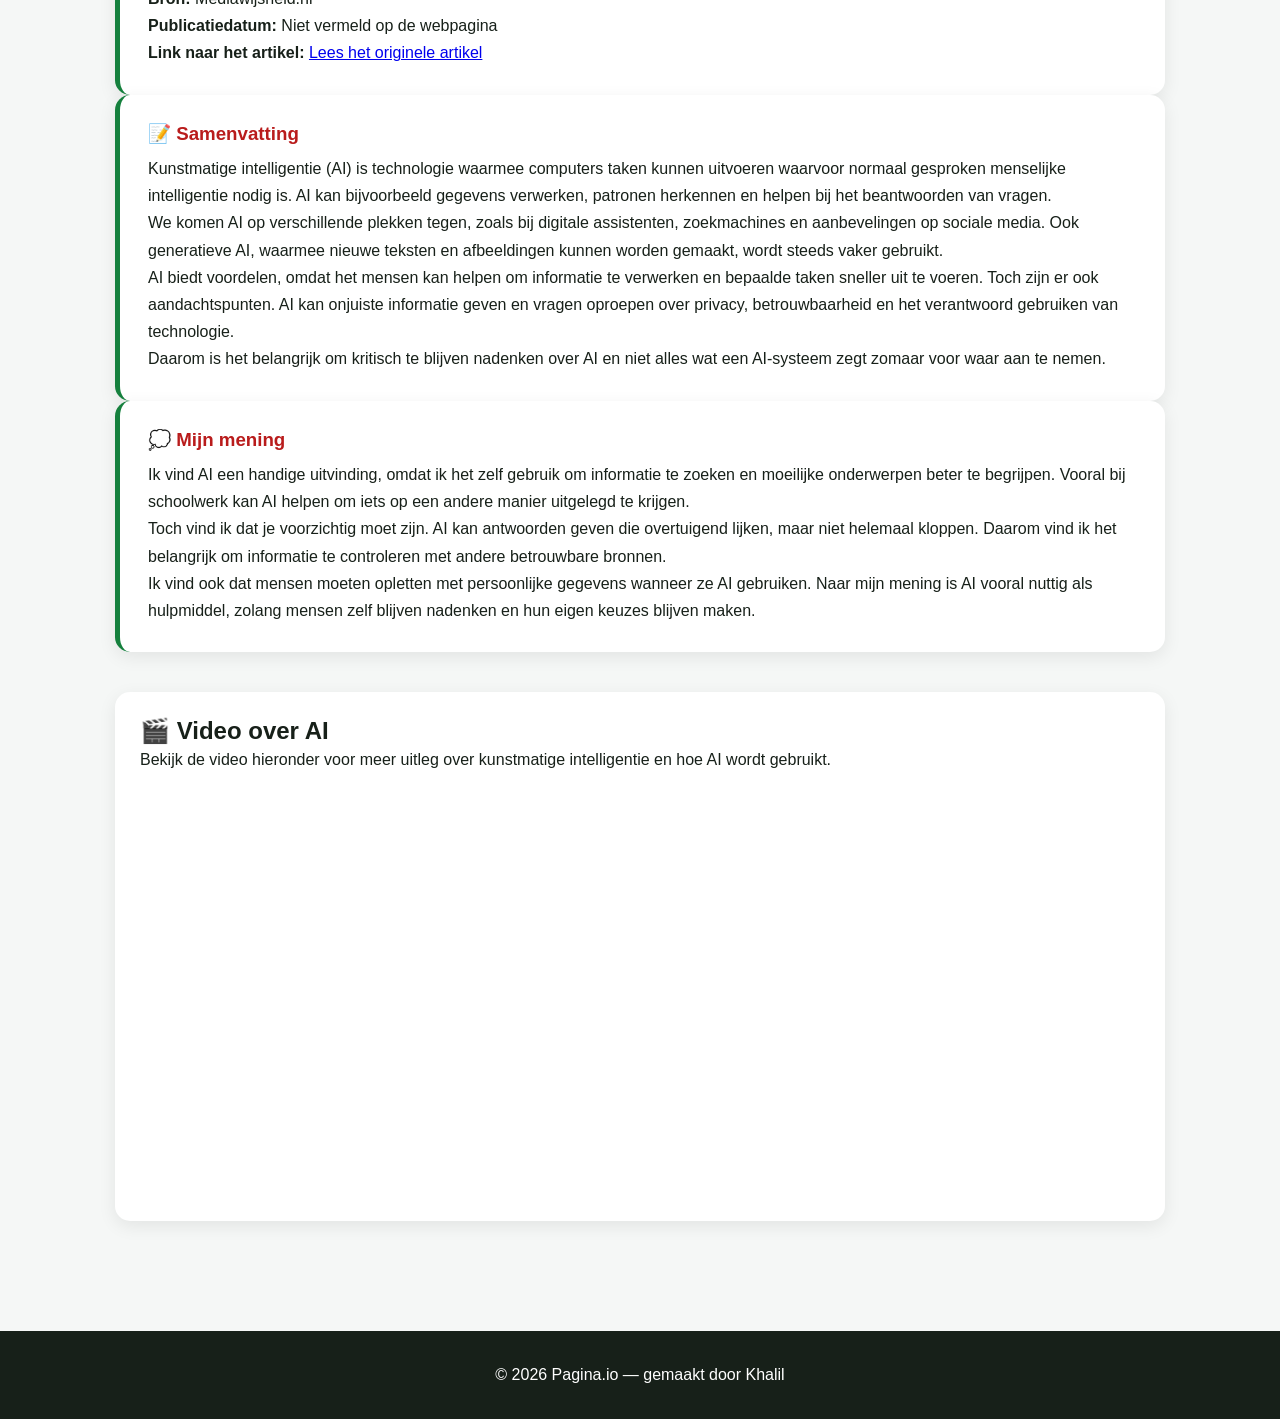
==== commit ecde7b9a: "Update ai.html" ====
--- a/ai.html
+++ b/ai.html
@@ -148,8 +148,6 @@
 
     </div>
 
-    <!-- ARTIKEL OVER AI -->
-
     <h2>Artikel over kunstmatige intelligentie</h2>
 
     <p>
@@ -258,25 +256,22 @@
 
     </div>
 
-    <!-- VIDEO OVER AI -->
-
     <div class="video-box">
 
         <h2>🎬 Video over AI</h2>
 
         <p>
-            Wil je meer leren over kunstmatige intelligentie?
-            Via de onderstaande link kun je uitlegvideo's over AI
-            bekijken op YouTube.
-        </p>
-
-        <p>
-            <a href="https://www.youtube.com/results?search_query=NOS+op+3+kunstmatige+intelligentie"
-               target="_blank"
-               rel="noopener noreferrer">
-                Bekijk uitlegvideo's over AI
-            </a>
-        </p>
+            Bekijk de video hieronder voor meer uitleg over
+            kunstmatige intelligentie en hoe AI wordt gebruikt.
+        </p>
+
+        <iframe
+            src="https://www.youtube.com/embed/0frShBqt2Xc"
+            title="Video over kunstmatige intelligentie"
+            allow="accelerometer; clipboard-write; encrypted-media; gyroscope; picture-in-picture; web-share"
+            referrerpolicy="strict-origin-when-cross-origin"
+            allowfullscreen>
+        </iframe>
 
     </div>
 
--- a/style.css
+++ b/style.css
@@ -177,6 +177,14 @@
 .card:hover {
     transform: translateY(-7px);
     box-shadow: 0 12px 25px rgba(0,0,0,0.13);
+}
+
+.card img {
+    width: 100%;
+    height: 180px;
+    object-fit: cover;
+    border-radius: 10px;
+    margin-bottom: 15px;
 }
 
 .card h3 {
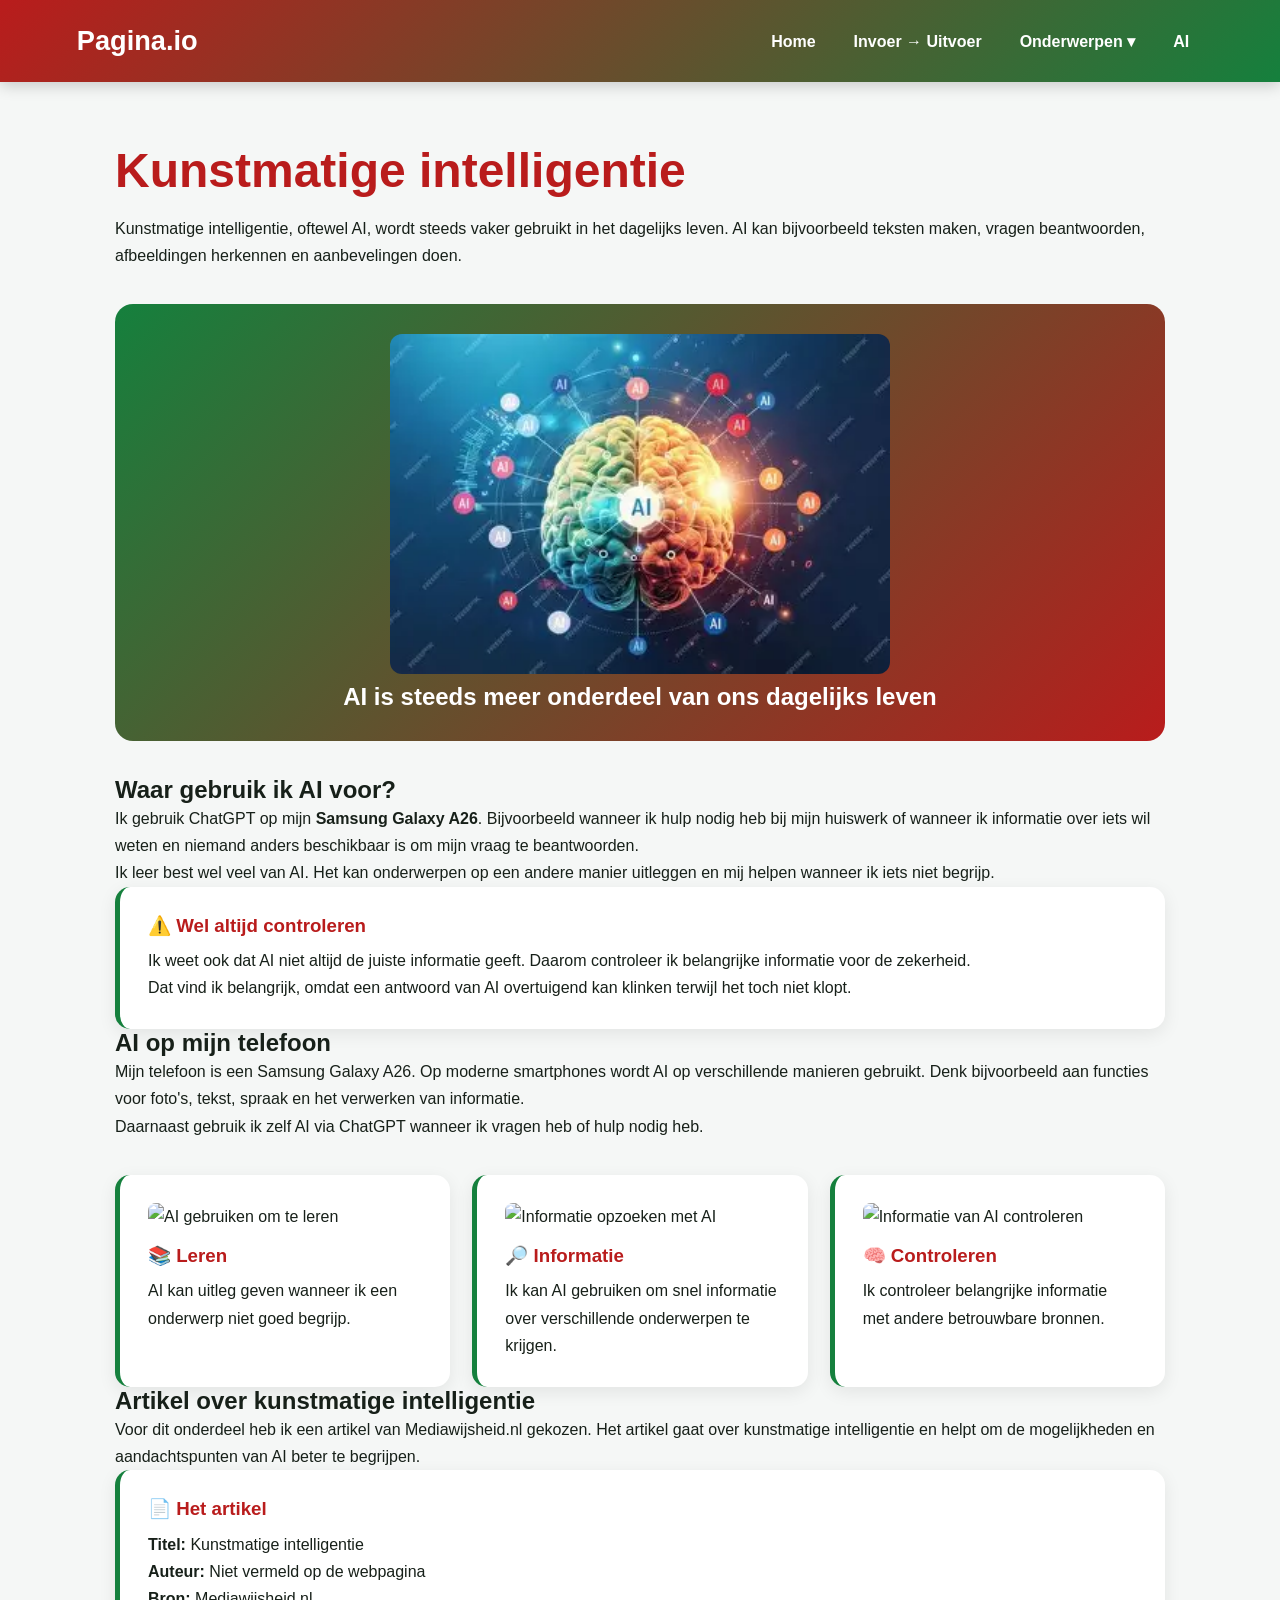
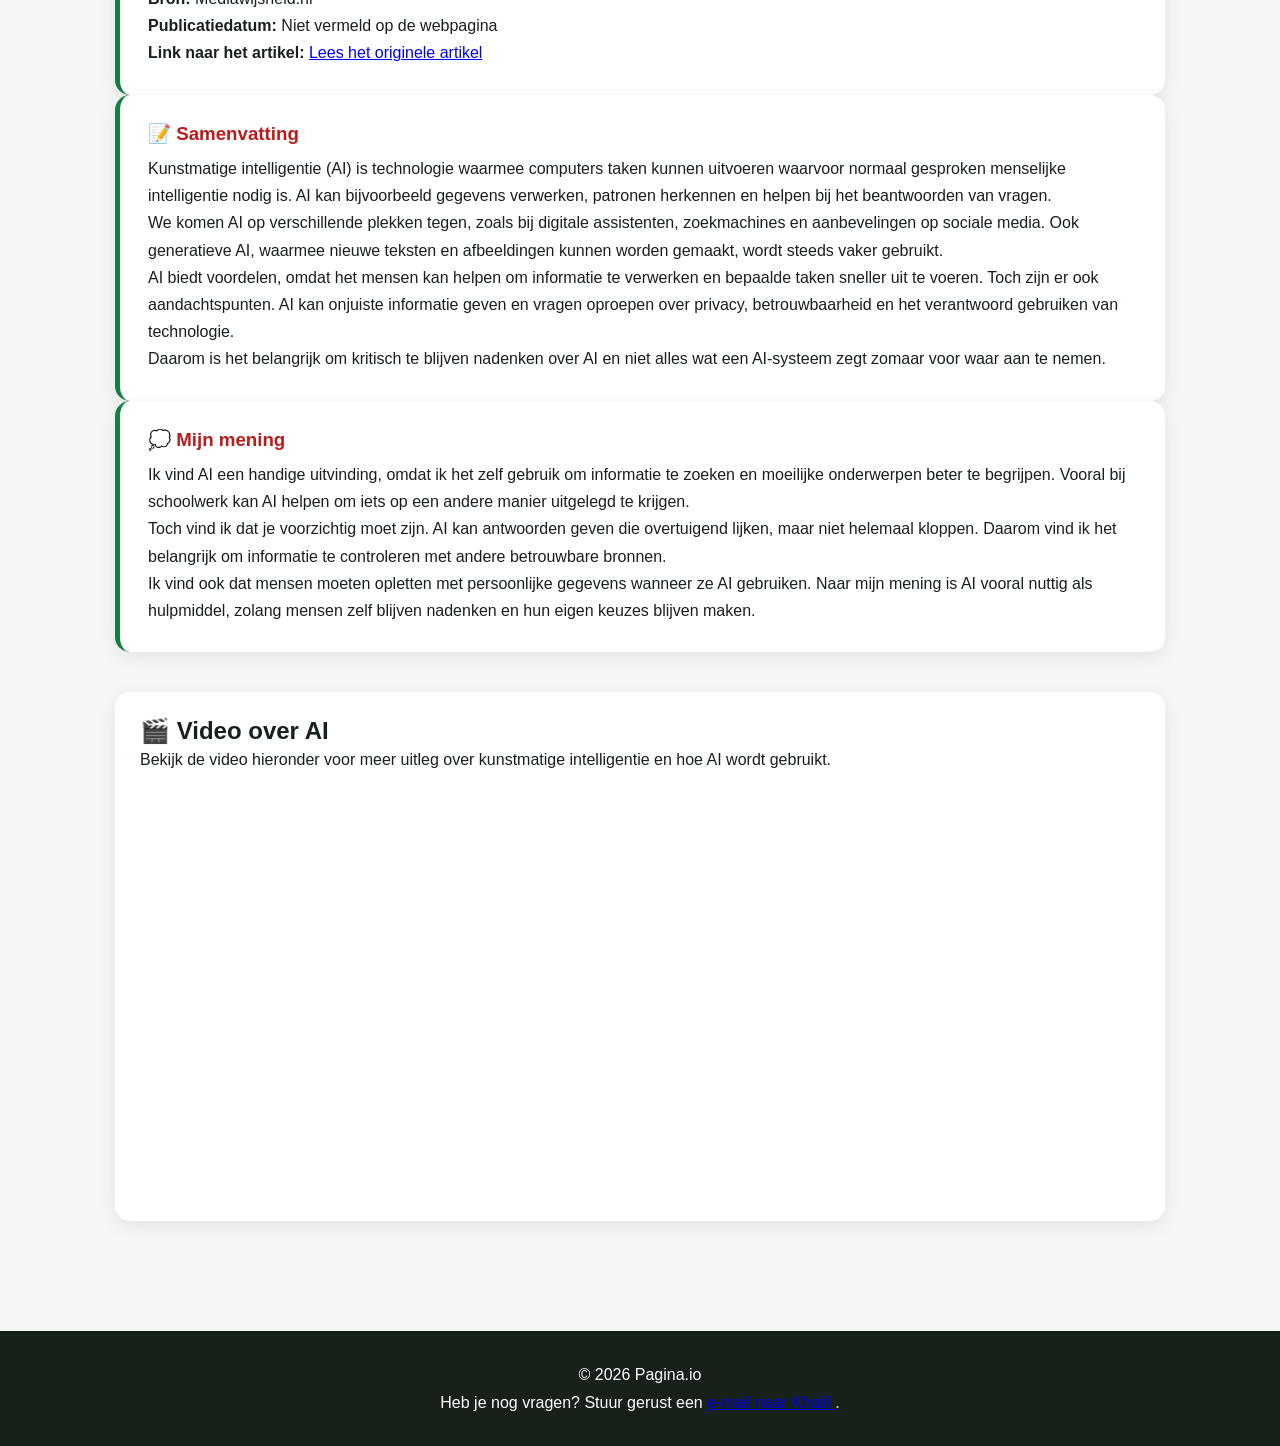
==== commit 15b3533a: "Update footer in ai.html with contact details Removed author credit and added contact information." ====
--- a/ai.html
+++ b/ai.html
@@ -278,7 +278,13 @@
 </main>
 
 <footer>
-    <p>© 2026 Pagina.io — gemaakt door Khalil</p>
+    <p>© 2026 Pagina.io</p>
+    <p>
+        Heb je nog vragen? Stuur gerust een
+        <a href="mailto:khalil.boufares@vlietlandcollege.nl">
+            e-mail naar Khalil
+        </a>.
+    </p>
 </footer>
 
 </body>
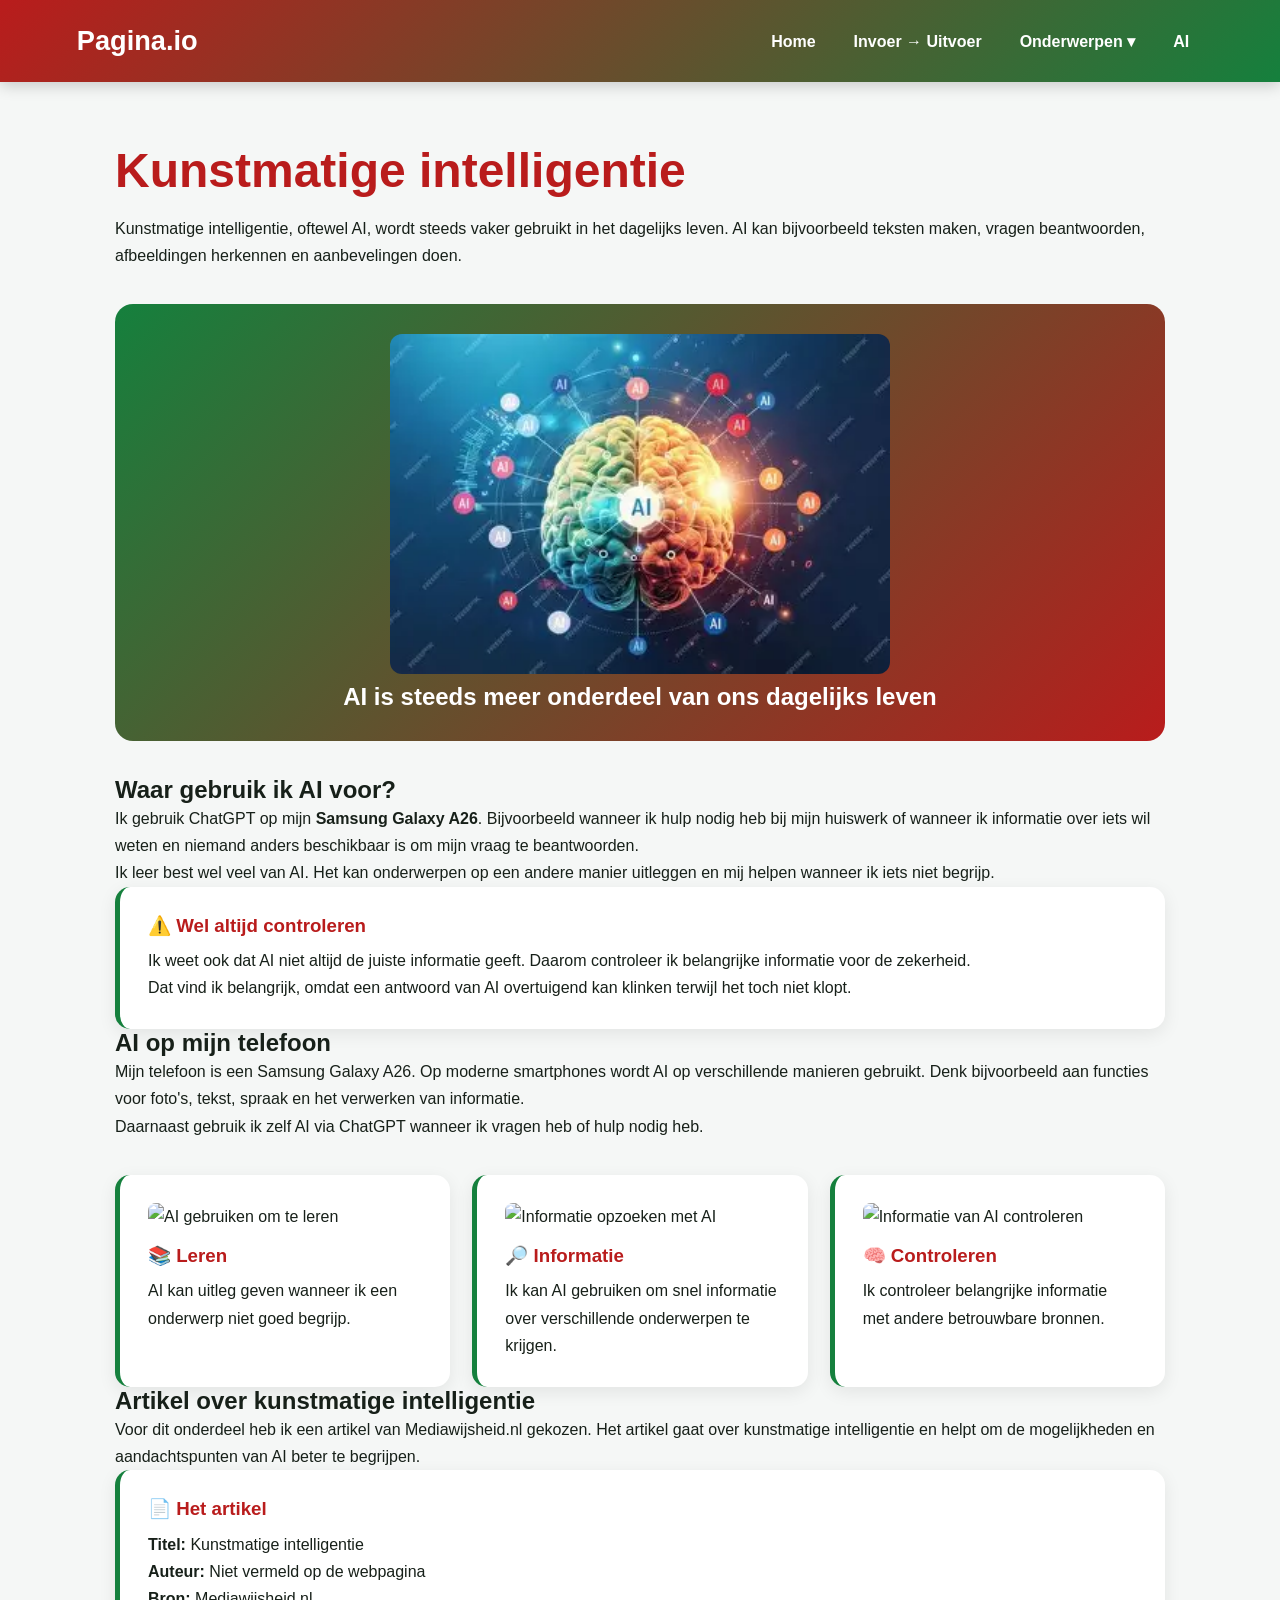
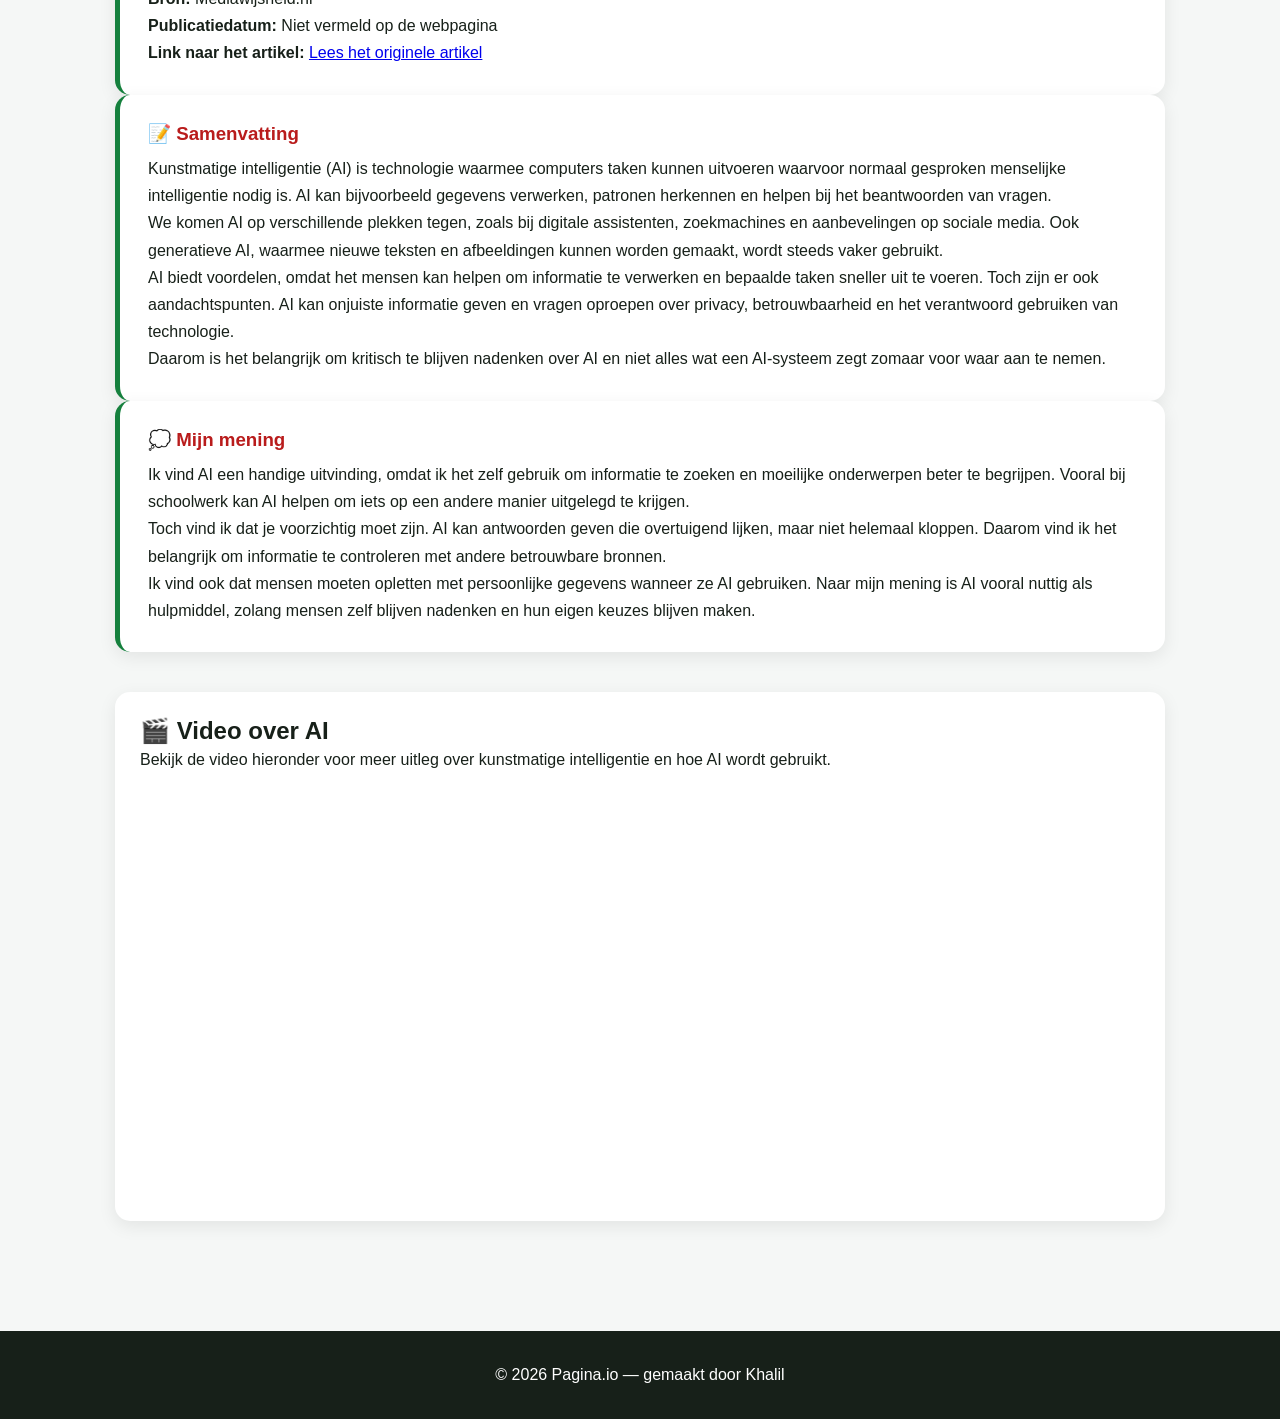
==== commit 34bb073b: "Update ai.html" ====
--- a/ai.html
+++ b/ai.html
@@ -1,40 +1,78 @@
 <!DOCTYPE html>
+<!-- Geeft aan dat dit document HTML5 gebruikt. -->
+
 <html lang="nl">
+<!-- Geeft aan dat de taal van de website Nederlands is. -->
 
 <head>
+    <!-- Bevat informatie over de website die niet direct op de pagina staat. -->
+
     <meta charset="UTF-8">
+    <!-- Zorgt ervoor dat tekens zoals é en emoji's goed worden weergegeven. -->
+
     <meta name="viewport" content="width=device-width, initial-scale=1.0">
+    <!-- Zorgt ervoor dat de website zich aanpast aan de schermgrootte van het apparaat. -->
+
     <title>Pagina.io | AI</title>
+    <!-- Dit is de titel die in het tabblad van de browser verschijnt. -->
+
     <link rel="stylesheet" href="style.css">
+    <!-- Koppelt het HTML-bestand aan style.css voor de vormgeving. -->
 </head>
 
 <body>
+<!-- Hier begint de inhoud die bezoekers op de website kunnen zien. -->
 
 <header>
+    <!-- De header bevat het bovenste gedeelte van de website. -->
+
     <nav class="navbar">
+        <!-- De navigatiebalk waarmee bezoekers naar andere pagina's gaan. -->
+
         <a href="index.html" class="logo">Pagina.io</a>
+        <!-- Het logo is ook een link naar de homepage. -->
 
         <ul class="nav-links">
+            <!-- Een lijst met links naar de verschillende pagina's. -->
+
             <li><a href="index.html">Home</a></li>
+            <!-- Link naar de homepage. -->
+
             <li><a href="ivo.html">Invoer → Uitvoer</a></li>
+            <!-- Link naar de pagina over invoer, verwerking en uitvoer. -->
 
             <li class="dropdown">
+                <!-- Dit onderdeel bevat het uitklapmenu met onderwerpen. -->
+
                 <button class="dropbtn">Onderwerpen ▾</button>
+                <!-- Met deze knop wordt het menu met onderwerpen weergegeven. -->
+
                 <div class="dropdown-content">
+                    <!-- Hier staan de links die bij het uitklapmenu horen. -->
+
                     <a href="binair.html">Binair stelsel</a>
+                    <!-- Link naar de pagina over het binaire stelsel. -->
+
                     <a href="kleurmodellen.html">Kleurmodellen</a>
+                    <!-- Link naar de pagina over RGB en CMYK. -->
+
                     <a href="compressie.html">Compressie</a>
+                    <!-- Link naar de pagina over compressie. -->
                 </div>
             </li>
 
             <li><a href="ai.html">AI</a></li>
+            <!-- Link naar de huidige pagina over kunstmatige intelligentie. -->
+
         </ul>
     </nav>
 </header>
 
 <main class="container">
+<!-- Bevat de belangrijkste inhoud van de AI-pagina. -->
 
     <h1 class="page-title">Kunstmatige intelligentie</h1>
+    <!-- De hoofdtitel van de pagina. -->
 
     <p>
         Kunstmatige intelligentie, oftewel AI, wordt steeds vaker
@@ -42,18 +80,27 @@
         maken, vragen beantwoorden, afbeeldingen herkennen en
         aanbevelingen doen.
     </p>
+    <!-- Deze alinea introduceert het onderwerp AI. -->
 
     <div class="visual">
+        <!-- Een visueel gedeelte waarin een afbeelding en titel staan. -->
+
         <div>
             <img src="images/ai.jpg"
                  alt="Kunstmatige intelligentie"
                  style="width:100%; max-width:500px; border-radius:12px;">
+            <!-- Toont een afbeelding over AI.
+                 De afbeelding neemt maximaal 500 pixels breedte in
+                 en krijgt afgeronde hoeken.
+                 'alt' beschrijft de afbeelding voor toegankelijkheid. -->
 
             <h2>AI is steeds meer onderdeel van ons dagelijks leven</h2>
+            <!-- Een tussenkop bij de afbeelding. -->
         </div>
     </div>
 
     <h2>Waar gebruik ik AI voor?</h2>
+    <!-- Introduceert de persoonlijke ervaringen met AI. -->
 
     <p>
         Ik gebruik ChatGPT op mijn
@@ -62,30 +109,38 @@
         of wanneer ik informatie over iets wil weten en niemand
         anders beschikbaar is om mijn vraag te beantwoorden.
     </p>
+    <!-- Beschrijft hoe AI persoonlijk wordt gebruikt.
+         Het strong-element maakt de telefoonnaam vetgedrukt. -->
 
     <p>
         Ik leer best wel veel van AI. Het kan onderwerpen op een
         andere manier uitleggen en mij helpen wanneer ik iets
         niet begrijp.
     </p>
+    <!-- Legt uit hoe AI kan helpen bij het leren. -->
 
     <div class="card">
+        <!-- Een kaart die door de CSS als apart blok wordt vormgegeven. -->
 
         <h3>⚠️ Wel altijd controleren</h3>
+        <!-- De titel waarschuwt dat AI-antwoorden niet altijd kloppen. -->
 
         <p>
             Ik weet ook dat AI niet altijd de juiste informatie geeft.
             Daarom controleer ik belangrijke informatie voor de zekerheid.
         </p>
+        <!-- Legt uit waarom AI-informatie gecontroleerd moet worden. -->
 
         <p>
             Dat vind ik belangrijk, omdat een antwoord van AI
             overtuigend kan klinken terwijl het toch niet klopt.
         </p>
+        <!-- Geeft een reden om kritisch te blijven. -->
 
     </div>
 
     <h2>AI op mijn telefoon</h2>
+    <!-- Een tussenkop over AI op smartphones. -->
 
     <p>
         Mijn telefoon is een Samsung Galaxy A26. Op moderne
@@ -93,62 +148,82 @@
         Denk bijvoorbeeld aan functies voor foto's, tekst,
         spraak en het verwerken van informatie.
     </p>
+    <!-- Beschrijft voorbeelden van toepassingen van AI op telefoons. -->
 
     <p>
         Daarnaast gebruik ik zelf AI via ChatGPT wanneer ik
         vragen heb of hulp nodig heb.
     </p>
+    <!-- Geeft nog een persoonlijk voorbeeld van AI-gebruik. -->
 
     <div class="cards">
+        <!-- Groepeert meerdere kaarten in een gezamenlijke lay-out. -->
 
         <div class="card">
+            <!-- Eerste kaart: AI gebruiken om te leren. -->
 
             <img src="images/ai-leren.jpg"
                  alt="AI gebruiken om te leren"
                  style="width:100%; height:180px; object-fit:cover; border-radius:8px;">
+            <!-- Toont een afbeelding over leren met AI.
+                 De afbeelding is 180 pixels hoog en wordt bijgesneden
+                 zodat de kaart netjes gevuld wordt. -->
 
             <h3>📚 Leren</h3>
+            <!-- Titel van de eerste kaart. -->
 
             <p>
                 AI kan uitleg geven wanneer ik een onderwerp
                 niet goed begrijp.
             </p>
+            <!-- Beschrijft het nut van AI bij het leren. -->
 
         </div>
 
         <div class="card">
+            <!-- Tweede kaart: informatie zoeken met AI. -->
 
             <img src="images/ai-informatie.jpg"
                  alt="Informatie opzoeken met AI"
                  style="width:100%; height:180px; object-fit:cover; border-radius:8px;">
+            <!-- Toont een afbeelding over informatie zoeken met AI. -->
 
             <h3>🔎 Informatie</h3>
+            <!-- Titel van de tweede kaart. -->
 
             <p>
                 Ik kan AI gebruiken om snel informatie over
                 verschillende onderwerpen te krijgen.
             </p>
+            <!-- Beschrijft hoe AI kan helpen bij het zoeken naar informatie. -->
 
         </div>
 
         <div class="card">
+            <!-- Derde kaart: AI-antwoorden controleren. -->
 
             <img src="images/ai-controleren.jpg"
                  alt="Informatie van AI controleren"
                  style="width:100%; height:180px; object-fit:cover; border-radius:8px;">
+            <!-- Toont een afbeelding over het controleren van informatie. -->
 
             <h3>🧠 Controleren</h3>
+            <!-- Titel van de derde kaart. -->
 
             <p>
                 Ik controleer belangrijke informatie met andere
                 betrouwbare bronnen.
             </p>
+            <!-- Benadrukt het belang van betrouwbare bronnen. -->
 
         </div>
 
     </div>
 
+    <!-- Hieronder begint het gedeelte over het gebruikte artikel. -->
+
     <h2>Artikel over kunstmatige intelligentie</h2>
+    <!-- Titel van het artikelgedeelte. -->
 
     <p>
         Voor dit onderdeel heb ik een artikel van Mediawijsheid.nl
@@ -156,45 +231,59 @@
         en helpt om de mogelijkheden en aandachtspunten van AI
         beter te begrijpen.
     </p>
+    <!-- Introduceert de externe bron. -->
 
     <div class="card">
+        <!-- Een kaart met de brongegevens van het artikel. -->
 
         <h3>📄 Het artikel</h3>
+        <!-- Titel van de bronkaart. -->
 
         <p>
             <strong>Titel:</strong>
             Kunstmatige intelligentie
         </p>
+        <!-- Vermeldt de titel van het artikel. -->
 
         <p>
             <strong>Auteur:</strong>
             Niet vermeld op de webpagina
         </p>
+        <!-- Vermeldt de auteurinformatie zoals die in de code staat. -->
 
         <p>
             <strong>Bron:</strong>
             Mediawijsheid.nl
         </p>
+        <!-- Vermeldt de website waarop het artikel staat. -->
 
         <p>
             <strong>Publicatiedatum:</strong>
             Niet vermeld op de webpagina
         </p>
+        <!-- Vermeldt de publicatiedatum zoals die in de code staat. -->
 
         <p>
             <strong>Link naar het artikel:</strong>
+
             <a href="https://www.mediawijsheid.nl/kunstmatigeintelligentie/"
                target="_blank"
                rel="noopener noreferrer">
                 Lees het originele artikel
             </a>
+            <!-- Maakt een klikbare link naar het artikel.
+                 target="_blank" opent de link in een nieuw tabblad.
+                 rel="noopener noreferrer" zorgt voor extra veiligheid
+                 bij het openen van een externe website. -->
         </p>
 
     </div>
 
     <div class="card">
+        <!-- Een kaart met de samenvatting van het artikel. -->
 
         <h3>📝 Samenvatting</h3>
+        <!-- Titel van de samenvatting. -->
 
         <p>
             Kunstmatige intelligentie (AI) is technologie waarmee
@@ -203,6 +292,7 @@
             bijvoorbeeld gegevens verwerken, patronen herkennen
             en helpen bij het beantwoorden van vragen.
         </p>
+        <!-- Legt in het kort uit wat AI is. -->
 
         <p>
             We komen AI op verschillende plekken tegen, zoals bij
@@ -211,6 +301,7 @@
             teksten en afbeeldingen kunnen worden gemaakt, wordt
             steeds vaker gebruikt.
         </p>
+        <!-- Geeft voorbeelden van AI-toepassingen. -->
 
         <p>
             AI biedt voordelen, omdat het mensen kan helpen om
@@ -220,18 +311,22 @@
             over privacy, betrouwbaarheid en het verantwoord
             gebruiken van technologie.
         </p>
+        <!-- Beschrijft zowel voordelen als aandachtspunten van AI. -->
 
         <p>
             Daarom is het belangrijk om kritisch te blijven
             nadenken over AI en niet alles wat een AI-systeem
             zegt zomaar voor waar aan te nemen.
         </p>
+        <!-- Sluit de samenvatting af met het belang van kritisch denken. -->
 
     </div>
 
     <div class="card">
+        <!-- Een kaart met de persoonlijke mening over AI. -->
 
         <h3>💭 Mijn mening</h3>
+        <!-- Titel van de persoonlijke mening. -->
 
         <p>
             Ik vind AI een handige uitvinding, omdat ik het zelf
@@ -239,6 +334,7 @@
             beter te begrijpen. Vooral bij schoolwerk kan AI helpen
             om iets op een andere manier uitgelegd te krijgen.
         </p>
+        <!-- Legt uit waarom AI als nuttig wordt gezien. -->
 
         <p>
             Toch vind ik dat je voorzichtig moet zijn. AI kan
@@ -246,6 +342,7 @@
             helemaal kloppen. Daarom vind ik het belangrijk om
             informatie te controleren met andere betrouwbare bronnen.
         </p>
+        <!-- Beschrijft de persoonlijke kijk op betrouwbaarheid. -->
 
         <p>
             Ik vind ook dat mensen moeten opletten met persoonlijke
@@ -253,17 +350,23 @@
             AI vooral nuttig als hulpmiddel, zolang mensen zelf
             blijven nadenken en hun eigen keuzes blijven maken.
         </p>
-
-    </div>
+        <!-- Beschrijft de mening over privacy en verantwoord gebruik. -->
+
+    </div>
+
+    <!-- Hieronder begint het gedeelte met de AI-video. -->
 
     <div class="video-box">
+        <!-- Een apart vormgegeven blok voor de video. -->
 
         <h2>🎬 Video over AI</h2>
+        <!-- Titel boven de video. -->
 
         <p>
             Bekijk de video hieronder voor meer uitleg over
             kunstmatige intelligentie en hoe AI wordt gebruikt.
         </p>
+        <!-- Korte uitleg voor de bezoeker. -->
 
         <iframe
             src="https://www.youtube.com/embed/0frShBqt2Xc"
@@ -272,20 +375,27 @@
             referrerpolicy="strict-origin-when-cross-origin"
             allowfullscreen>
         </iframe>
+        <!-- Toont de YouTube-video rechtstreeks op de website.
+             De src bevat de insluitlink van de video.
+             title beschrijft de video.
+             allow geeft toestemming voor bepaalde videofuncties.
+             allowfullscreen maakt afspelen op volledig scherm mogelijk. -->
 
     </div>
 
 </main>
+<!-- Einde van de belangrijkste inhoud van de pagina. -->
 
 <footer>
-    <p>© 2026 Pagina.io</p>
-    <p>
-        Heb je nog vragen? Stuur gerust een
-        <a href="mailto:khalil.boufares@vlietlandcollege.nl">
-            e-mail naar Khalil
-        </a>.
-    </p>
+    <!-- De footer is het onderste gedeelte van de website. -->
+
+    <p>© 2026 Pagina.io — gemaakt door Khalil</p>
+    <!-- Toont de copyrighttekst en de maker van de website. -->
+
 </footer>
 
 </body>
+<!-- Einde van de zichtbare pagina-inhoud. -->
+
 </html>
+<!-- Einde van het HTML-document. -->
